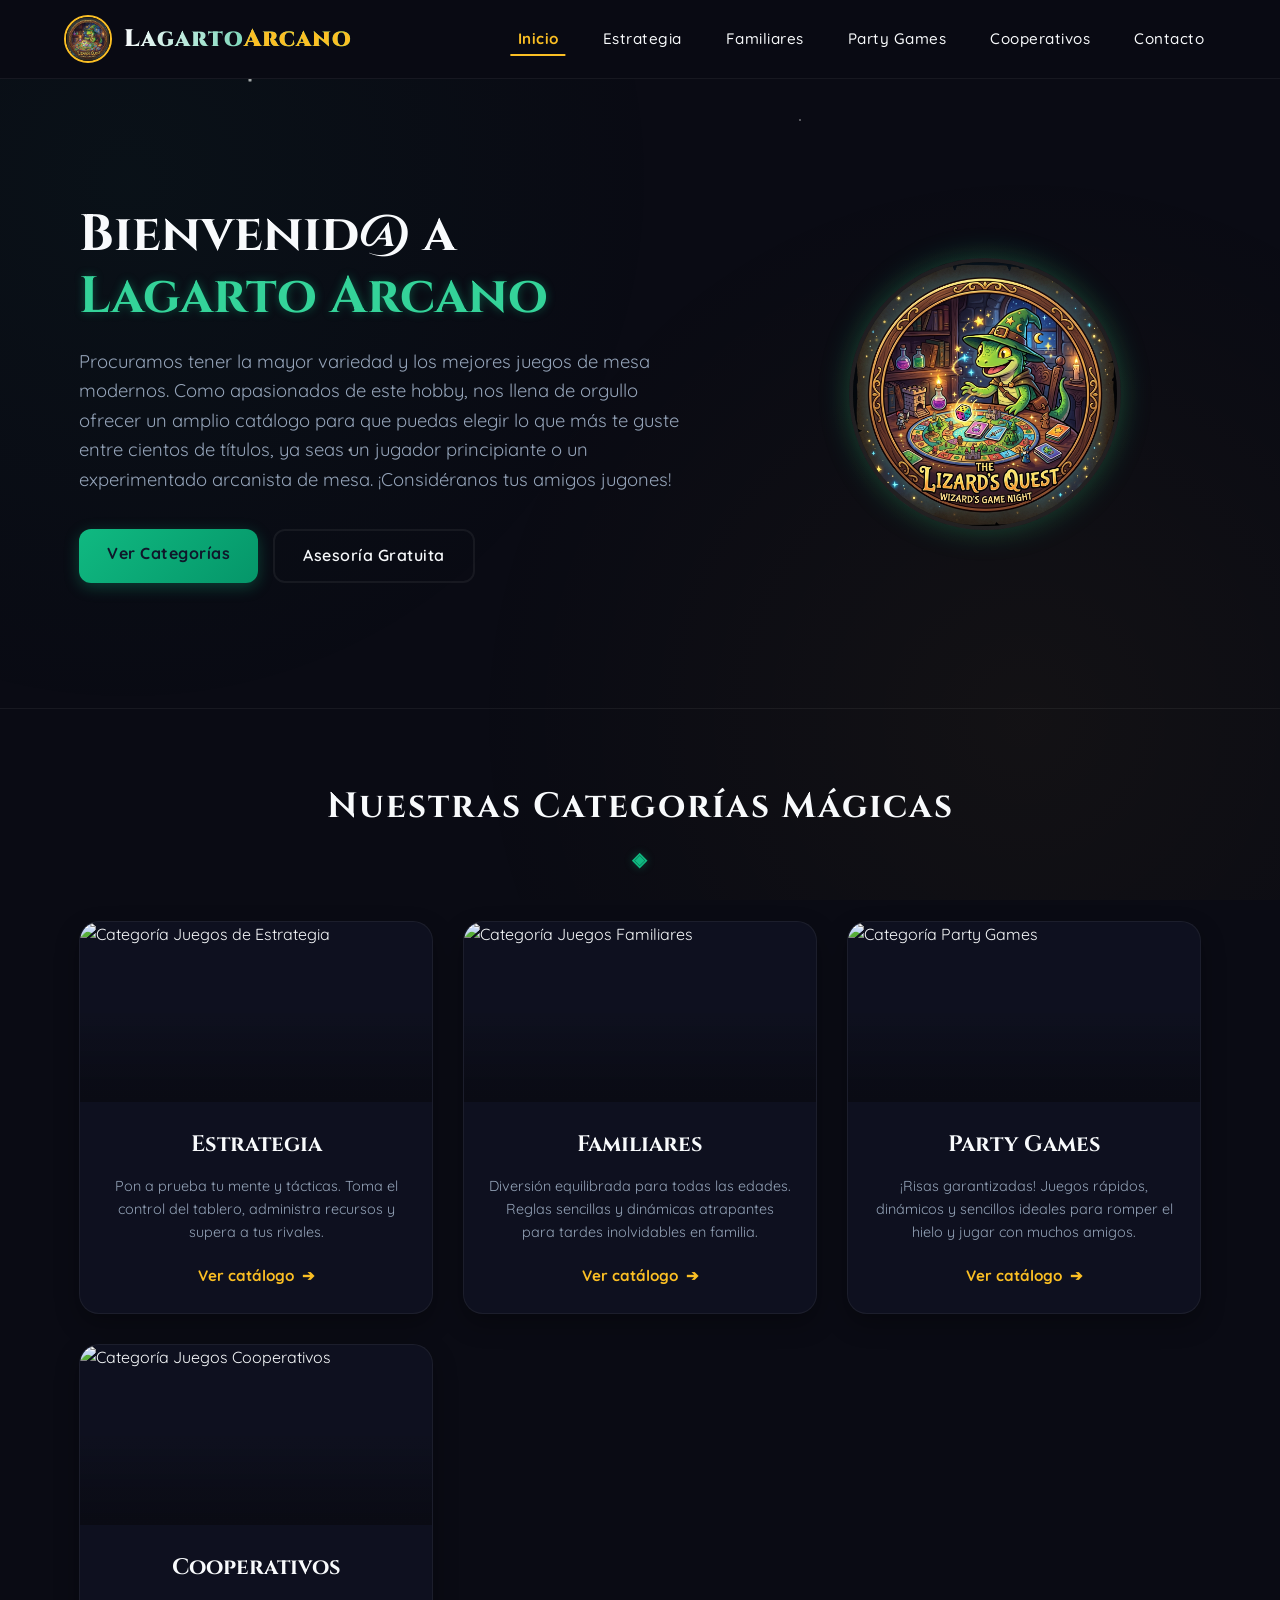
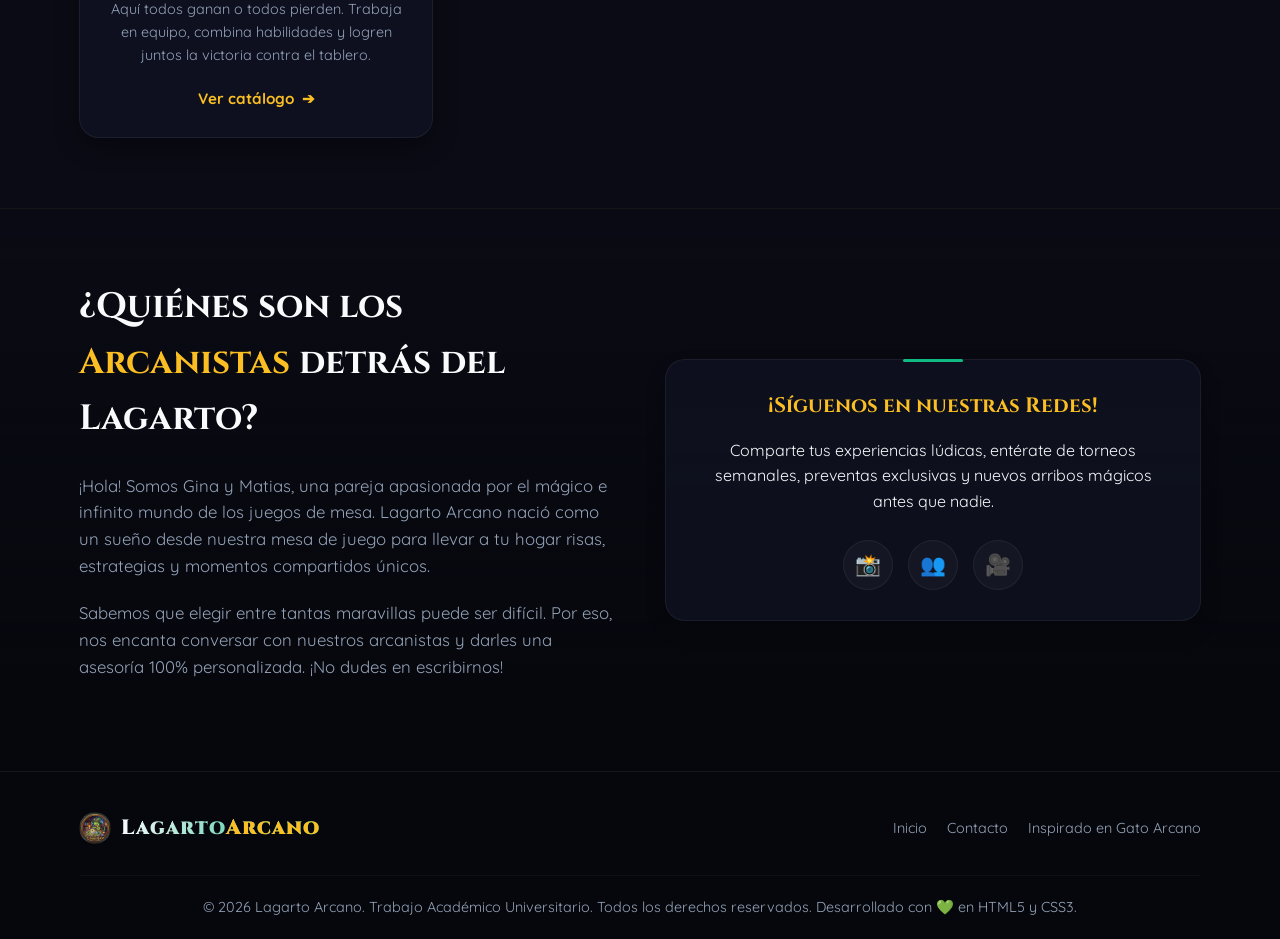
==== index.html @ 21b25d25 "Subida inicial Se sube pagina web de tienda de juegos de mesa" ====
<!DOCTYPE html>
<html lang="es">

<head>
    <meta charset="UTF-8">
    <meta name="viewport" content="width=device-width, initial-scale=1.0">
    <title>Lagarto Arcano - Tu Tienda Mágica de Juegos de Mesa</title>
    <!-- Favicon / Icono de pestaña ficticio -->
    <link rel="icon" type="image/png" href="assets/logo_lagarto.png">
    <!-- Meta tags SEO -->
    <meta name="description"
        content="Somos Lagarto Arcano, una PYME y tienda online de juegos de mesa modernos y de cartas. Encuentra los mejores títulos de estrategia, familiares, party y cooperativos.">
    <!-- Enlace a estilos centralizados -->
    <link rel="stylesheet" href="css/styles.css">
</head>

<body>

    <!-- 1. Cabecera y Menú de Navegación -->
    <header class="header">
        <div class="container nav-container">
            <a href="index.html" class="logo">
                <img src="assets/logo_lagarto.png" alt="Logo Lagarto Arcano"
                    style="width: 48px; height: 48px; border-radius: 50%; border: 2px solid var(--color-arcane);">
                <div class="logo-text">Lagarto<span>Arcano</span></div>
            </a>

            <nav>
                <ul class="nav-menu">
                    <li class="nav-item active"><a href="index.html">Inicio</a></li>
                    <li class="nav-item"><a href="categoria-estrategia.html">Estrategia</a></li>
                    <li class="nav-item"><a href="categoria-familiares.html">Familiares</a></li>
                    <li class="nav-item"><a href="categoria-party.html">Party Games</a></li>
                    <li class="nav-item"><a href="categoria-cooperativos.html">Cooperativos</a></li>
                    <li class="nav-item"><a href="contacto.html">Contacto</a></li>
                </ul>
            </nav>
        </div>
    </header>

    <!-- 2. Sección Hero (Banner de Bienvenida) -->
    <section class="hero">
        <div class="container hero-grid">
            <div class="hero-content">
                <h1>Bienvenid@ a <br><span>Lagarto Arcano</span></h1>
                <p>Procuramos tener la mayor variedad y los mejores juegos de mesa modernos. Como apasionados de este
                    hobby, nos llena de orgullo ofrecer un amplio catálogo para que puedas elegir lo que más te guste
                    entre cientos de títulos, ya seas un jugador principiante o un experimentado arcanista de mesa.
                    ¡Considéranos tus amigos jugones!</p>
                <div class="hero-buttons">
                    <a href="#categorias" class="btn btn-primary">Ver Categorías</a>
                    <a href="contacto.html" class="btn btn-secondary">Asesoría Gratuita</a>
                </div>
            </div>
            <div class="hero-image-container">
                <div class="hero-illustration">
                    <img src="assets/logo_lagarto.png" alt="Mago Lagarto Ilustración">
                </div>
            </div>
        </div>
    </section>

    <!-- 3. Sección de Categorías (Requisito Académico Principal) -->
    <section id="categorias" class="categories-section">
        <div class="container">
            <h2 class="section-title">Nuestras Categorías Mágicas</h2>
            <div class="categories-grid">

                <!-- Tarjeta 1: Estrategia -->
                <article class="category-card">
                    <div class="category-image">
                        <img src="https://images.unsplash.com/photo-1610890716171-6b1bb98ffd09?q=80&w=600&auto=format&fit=crop"
                            alt="Categoría Juegos de Estrategia">
                    </div>
                    <div class="category-info">
                        <h3 class="category-title">Estrategia</h3>
                        <p class="category-desc">Pon a prueba tu mente y tácticas. Toma el control del tablero,
                            administra recursos y supera a tus rivales.</p>
                        <a href="categoria-estrategia.html" class="category-link">Ver catálogo <span>➔</span></a>
                    </div>
                </article>

                <!-- Tarjeta 2: Familiares -->
                <article class="category-card">
                    <div class="category-image">
                        <img src="https://images.unsplash.com/photo-1585504198199-20277593b94f?q=80&w=600&auto=format&fit=crop"
                            alt="Categoría Juegos Familiares">
                    </div>
                    <div class="category-info">
                        <h3 class="category-title">Familiares</h3>
                        <p class="category-desc">Diversión equilibrada para todas las edades. Reglas sencillas y
                            dinámicas atrapantes para tardes inolvidables en familia.</p>
                        <a href="categoria-familiares.html" class="category-link">Ver catálogo <span>➔</span></a>
                    </div>
                </article>

                <!-- Tarjeta 3: Party Games -->
                <article class="category-card">
                    <div class="category-image">
                        <img src="https://images.unsplash.com/photo-1606326608606-aa0b62935f2b?q=80&w=600&auto=format&fit=crop"
                            alt="Categoría Party Games">
                    </div>
                    <div class="category-info">
                        <h3 class="category-title">Party Games</h3>
                        <p class="category-desc">¡Risas garantizadas! Juegos rápidos, dinámicos y sencillos ideales para
                            romper el hielo y jugar con muchos amigos.</p>
                        <a href="categoria-party.html" class="category-link">Ver catálogo <span>➔</span></a>
                    </div>
                </article>

                <!-- Tarjeta 4: Cooperativos -->
                <article class="category-card">
                    <div class="category-image">
                        <img src="https://images.unsplash.com/photo-1590069261209-f8e9b8642343?q=80&w=600&auto=format&fit=crop"
                            alt="Categoría Juegos Cooperativos">
                    </div>
                    <div class="category-info">
                        <h3 class="category-title">Cooperativos</h3>
                        <p class="category-desc">Aquí todos ganan o todos pierden. Trabaja en equipo, combina
                            habilidades y logren juntos la victoria contra el tablero.</p>
                        <a href="categoria-cooperativos.html" class="category-link">Ver catálogo <span>➔</span></a>
                    </div>
                </article>

            </div>
        </div>
    </section>

    <!-- 4. Sección Quiénes Somos / Redes Sociales (Inspirado en Gato Arcano) -->
    <section class="about-section">
        <div class="container about-grid">
            <div class="about-text">
                <h2>¿Quiénes son los <span>Arcanistas</span> detrás del Lagarto?</h2>
                <p>¡Hola! Somos Gina y Matias, una pareja apasionada por el mágico e infinito mundo de los juegos de
                    mesa. Lagarto Arcano nació como un sueño desde nuestra mesa de juego para llevar a tu hogar risas,
                    estrategias y momentos compartidos únicos.</p>
                <p>Sabemos que elegir entre tantas maravillas puede ser difícil. Por eso, nos encanta conversar con
                    nuestros arcanistas y darles una asesoría 100% personalizada. ¡No dudes en escribirnos!</p>
            </div>
            <div class="social-badge-container">
                <h3 class="social-title">¡Síguenos en nuestras Redes!</h3>
                <p>Comparte tus experiencias lúdicas, entérate de torneos semanales, preventas exclusivas y nuevos
                    arribos mágicos antes que nadie.</p>
                <div class="social-links">
                    <a href="https://instagram.com" target="_blank" class="social-btn" title="Instagram">📸</a>
                    <a href="https://facebook.com" target="_blank" class="social-btn" title="Facebook">👥</a>
                    <a href="https://youtube.com" target="_blank" class="social-btn" title="YouTube">🎥</a>
                </div>
            </div>
        </div>
    </section>

    <!-- 5. Pie de Página (Footer) -->
    <footer class="footer">
        <div class="container">
            <div class="footer-content">
                <div class="footer-logo">
                    <img src="assets/logo_lagarto.png" alt="Lagarto Arcano Logo Footer"
                        style="width: 32px; height: 32px; border-radius: 50%;">
                    <div class="logo-text">Lagarto<span>Arcano</span></div>
                </div>
                <ul class="footer-links">
                    <li><a href="index.html">Inicio</a></li>
                    <li><a href="contacto.html">Contacto</a></li>
                    <li><a href="https://gatoarcano.cl/" target="_blank" rel="noopener">Inspirado en Gato Arcano</a>
                    </li>
                </ul>
            </div>
            <div class="footer-bottom">
                <p>&copy; 2026 Lagarto Arcano. Trabajo Académico Universitario. Todos los derechos reservados.
                    Desarrollado con 💚 en HTML5 y CSS3.</p>
            </div>
        </div>
    </footer>

</body>

</html>
---- css/styles.css ----
/* 
========================================================================
   LAGARTO ARCANO - HOJA DE ESTILOS GLOBAL (TRABAJO UNIVERSITARIO)
   Diseño de Fantasía Oscura, Responsivo y Premium
========================================================================
*/

/* 1. Importación de Google Fonts */
@import url('https://fonts.googleapis.com/css2?family=Cinzel:wght@500;700;900&family=Quicksand:wght@400;500;600;700&display=swap');

/* 2. Variables del Sistema de Diseño (Tokens) */
:root {
    /* Colores Principales */
    --bg-cosmic: #0a0b14;
    --bg-deep: #06070c;
    --bg-card: rgba(18, 20, 38, 0.65);
    --bg-card-hover: rgba(26, 29, 56, 0.85);
    --bg-nav: rgba(10, 11, 20, 0.95);
    
    /* Acentos Temáticos */
    --color-lizard: #10b981;          /* Verde Esmeralda (Lizard) */
    --color-lizard-light: #34d399;
    --color-lizard-glow: rgba(16, 185, 129, 0.35);
    
    --color-arcane: #fbbf24;          /* Dorado Místico (Arcane) */
    --color-arcane-light: #fcd34d;
    --color-arcane-glow: rgba(251, 191, 36, 0.35);
    
    --color-danger: #ef4444;          /* Rojo suave para tachados de precios y alertas */
    
    /* Textos */
    --text-primary: #f8fafc;
    --text-muted: #94a3b8;
    --text-dark: #0f172a;
    
    /* Efectos & Bordes */
    --border-glass: rgba(255, 255, 255, 0.06);
    --border-glass-focus: rgba(16, 185, 129, 0.4);
    --radius-sm: 6px;
    --radius-md: 12px;
    --radius-lg: 20px;
    --transition-smooth: all 0.3s cubic-bezier(0.4, 0, 0.2, 1);
    
    /* Tipografías */
    --font-heading: 'Cinzel', serif;
    --font-body: 'Quicksand', sans-serif;
}

/* 3. Reset y Estilos Base */
*, *::before, *::after {
    box-sizing: border-box;
    margin: 0;
    padding: 0;
}

html {
    scroll-behavior: smooth;
    font-size: 16px;
}

body {
    background-color: var(--bg-cosmic);
    color: var(--text-primary);
    font-family: var(--font-body);
    line-height: 1.6;
    overflow-x: hidden;
    position: relative;
}

/* Fondo decorativo mágico (Estrellas / Nebulosa sutil en CSS puro) */
body::before {
    content: '';
    position: fixed;
    top: 0;
    left: 0;
    width: 100vw;
    height: 100vh;
    background-image: 
        radial-gradient(circle at 10% 20%, rgba(16, 185, 129, 0.04) 0%, transparent 40%),
        radial-gradient(circle at 80% 80%, rgba(251, 191, 36, 0.04) 0%, transparent 45%),
        radial-gradient(2px 2px at 40px 60px, #fff, rgba(0,0,0,0)),
        radial-gradient(1.5px 1.5px at 150px 300px, rgba(255,255,255,0.7), rgba(0,0,0,0)),
        radial-gradient(2.5px 2.5px at 250px 80px, rgba(255,255,255,0.9), rgba(0,0,0,0)),
        radial-gradient(2px 2px at 350px 450px, #fff, rgba(0,0,0,0)),
        radial-gradient(1.5px 1.5px at 800px 120px, rgba(255,255,255,0.6), rgba(0,0,0,0)),
        radial-gradient(2px 2px at 1100px 350px, #fff, rgba(0,0,0,0));
    z-index: -1;
    pointer-events: none;
}

a {
    color: inherit;
    text-decoration: none;
    transition: var(--transition-smooth);
}

img {
    max-width: 100%;
    display: block;
    height: auto;
}

button, input, textarea, select {
    font-family: inherit;
}

/* 4. Estructura de Diseño Común */
.container {
    width: 90%;
    max-width: 1200px;
    margin: 0 auto;
    padding: 0 15px;
}

section {
    padding: 70px 0;
}

.section-title {
    font-family: var(--font-heading);
    text-align: center;
    font-size: 2.2rem;
    margin-bottom: 45px;
    position: relative;
    letter-spacing: 2px;
}

.section-title::after {
    content: '◈';
    display: block;
    color: var(--color-lizard);
    font-size: 1.2rem;
    margin-top: 10px;
    text-shadow: 0 0 8px var(--color-lizard-glow);
}

/* 5. Cabecera (Header & Nav) */
.header {
    background-color: var(--bg-nav);
    backdrop-filter: blur(12px);
    border-bottom: 1px solid var(--border-glass);
    position: sticky;
    top: 0;
    z-index: 1000;
    transition: var(--transition-smooth);
}

.nav-container {
    display: flex;
    justify-content: space-between;
    align-items: center;
    padding: 15px 0;
}

/* Logotipo */
.logo {
    display: flex;
    align-items: center;
    gap: 12px;
}

.logo-icon-css {
    width: 42px;
    height: 42px;
    background: linear-gradient(135deg, var(--color-lizard), #059669);
    border-radius: 50%;
    position: relative;
    box-shadow: 0 0 15px var(--color-lizard-glow);
    display: flex;
    justify-content: center;
    align-items: center;
    border: 2px solid var(--color-arcane);
}

.logo-icon-css::before {
    content: '🧙‍♂️'; /* Sombrero o Mago */
    font-size: 1.5rem;
    position: relative;
    top: -2px;
}

.logo-text {
    font-family: var(--font-heading);
    font-size: 1.5rem;
    font-weight: 900;
    letter-spacing: 1px;
    background: linear-gradient(to right, var(--text-primary), var(--color-lizard));
    -webkit-background-clip: text;
    -webkit-text-fill-color: transparent;
}

.logo-text span {
    color: var(--color-arcane);
    -webkit-text-fill-color: var(--color-arcane);
}

/* Menú de Navegación */
.nav-menu {
    display: flex;
    list-style: none;
    gap: 20px;
    align-items: center;
}

.nav-item a {
    font-size: 0.95rem;
    font-weight: 500;
    padding: 8px 12px;
    border-radius: var(--radius-sm);
    letter-spacing: 0.5px;
    position: relative;
}

.nav-item a::after {
    content: '';
    position: absolute;
    bottom: 0;
    left: 50%;
    width: 0;
    height: 2px;
    background: linear-gradient(to right, var(--color-lizard), var(--color-arcane));
    transition: var(--transition-smooth);
    transform: translateX(-50%);
}

.nav-item a:hover {
    color: var(--color-lizard-light);
}

.nav-item a:hover::after {
    width: 80%;
}

.nav-item.active a {
    color: var(--color-arcane);
    font-weight: 700;
}

.nav-item.active a::after {
    width: 85%;
    background: var(--color-arcane);
}

/* Botón Hamburguesa (Responsive) */
.menu-toggle {
    display: none;
    flex-direction: column;
    gap: 5px;
    cursor: pointer;
    background: none;
    border: none;
}

.menu-toggle span {
    width: 25px;
    height: 3px;
    background-color: var(--text-primary);
    border-radius: 2px;
    transition: var(--transition-smooth);
}

/* 6. Sección Hero (Inicio) */
.hero {
    min-height: 70vh;
    display: flex;
    align-items: center;
    position: relative;
    overflow: hidden;
    padding: 60px 0;
    border-bottom: 1px solid var(--border-glass);
}

.hero-grid {
    display: grid;
    grid-template-columns: 1.2fr 0.8fr;
    gap: 40px;
    align-items: center;
}

.hero-content h1 {
    font-family: var(--font-heading);
    font-size: 3.2rem;
    line-height: 1.2;
    margin-bottom: 20px;
}

.hero-content h1 span {
    color: var(--color-lizard-light);
    text-shadow: 0 0 10px rgba(16, 185, 129, 0.4);
}

.hero-content p {
    font-size: 1.15rem;
    color: var(--text-muted);
    margin-bottom: 35px;
    max-width: 600px;
}

.hero-buttons {
    display: flex;
    gap: 15px;
    flex-wrap: wrap;
}

.btn {
    display: inline-block;
    padding: 12px 28px;
    border-radius: var(--radius-md);
    font-weight: 600;
    letter-spacing: 0.5px;
    cursor: pointer;
    border: none;
    transition: var(--transition-smooth);
    text-align: center;
}

.btn-primary {
    background: linear-gradient(135deg, var(--color-lizard), #059669);
    color: var(--text-dark);
    font-weight: 700;
    box-shadow: 0 4px 15px rgba(16, 185, 129, 0.3);
}

.btn-primary:hover {
    background: linear-gradient(135deg, var(--color-lizard-light), var(--color-lizard));
    transform: translateY(-2px);
    box-shadow: 0 6px 20px rgba(16, 185, 129, 0.5);
}

.btn-secondary {
    background-color: transparent;
    border: 2px solid var(--border-glass);
    color: var(--text-primary);
}

.btn-secondary:hover {
    border-color: var(--color-arcane);
    color: var(--color-arcane);
    transform: translateY(-2px);
    box-shadow: 0 4px 15px var(--color-arcane-glow);
}

/* Ilustración / Logo central en el Hero */
.hero-image-container {
    display: flex;
    justify-content: center;
    position: relative;
}

.hero-illustration {
    width: 320px;
    height: 320px;
    background: radial-gradient(circle, rgba(16, 185, 129, 0.15) 0%, rgba(251, 191, 36, 0.05) 50%, transparent 70%);
    border-radius: 50%;
    position: relative;
    animation: float 6s ease-in-out infinite;
    display: flex;
    justify-content: center;
    align-items: center;
}

.hero-illustration img {
    width: 85%;
    height: 85%;
    object-fit: contain;
    border-radius: 50%;
    border: 4px solid var(--border-glass);
    box-shadow: 0 0 30px rgba(16, 185, 129, 0.3);
}

@keyframes float {
    0%, 100% { transform: translateY(0px); }
    50% { transform: translateY(-15px); }
}

/* 7. Grid de Categorías (Página de Inicio) */
.categories-grid {
    display: grid;
    grid-template-columns: repeat(auto-fit, minmax(260px, 1fr));
    gap: 30px;
}

.category-card {
    background: var(--bg-card);
    border: 1px solid var(--border-glass);
    border-radius: var(--radius-lg);
    overflow: hidden;
    transition: var(--transition-smooth);
    display: flex;
    flex-direction: column;
    position: relative;
    box-shadow: 0 10px 25px rgba(0, 0, 0, 0.3);
}

.category-card:hover {
    transform: translateY(-8px);
    border-color: var(--color-lizard);
    box-shadow: 0 15px 30px var(--color-lizard-glow);
    background: var(--bg-card-hover);
}

.category-image {
    height: 180px;
    position: relative;
    overflow: hidden;
}

.category-image img {
    width: 100%;
    height: 100%;
    object-fit: cover;
    transition: var(--transition-smooth);
}

.category-card:hover .category-image img {
    transform: scale(1.1);
}

.category-image::after {
    content: '';
    position: absolute;
    bottom: 0;
    left: 0;
    width: 100%;
    height: 50%;
    background: linear-gradient(to top, var(--bg-cosmic), transparent);
}

.category-info {
    padding: 25px;
    flex-grow: 1;
    display: flex;
    flex-direction: column;
    justify-content: space-between;
    text-align: center;
}

.category-title {
    font-family: var(--font-heading);
    font-size: 1.4rem;
    margin-bottom: 12px;
    color: var(--text-primary);
    transition: var(--transition-smooth);
}

.category-card:hover .category-title {
    color: var(--color-lizard-light);
}

.category-desc {
    font-size: 0.9rem;
    color: var(--text-muted);
    margin-bottom: 20px;
}

.category-link {
    display: inline-flex;
    justify-content: center;
    align-items: center;
    gap: 8px;
    color: var(--color-arcane);
    font-weight: 700;
    font-size: 0.95rem;
}

.category-link span {
    transition: var(--transition-smooth);
}

.category-card:hover .category-link span {
    transform: translateX(5px);
    color: var(--color-arcane-light);
}

/* 8. Sección Quiénes Somos / Redes Sociales */
.about-section {
    background: linear-gradient(180deg, transparent, var(--bg-deep));
    border-top: 1px solid var(--border-glass);
}

.about-grid {
    display: grid;
    grid-template-columns: 1fr 1fr;
    gap: 50px;
    align-items: center;
}

.about-text h2 {
    font-family: var(--font-heading);
    font-size: 2.2rem;
    margin-bottom: 25px;
}

.about-text h2 span {
    color: var(--color-arcane);
}

.about-text p {
    color: var(--text-muted);
    margin-bottom: 20px;
    font-size: 1.05rem;
}

.social-badge-container {
    background: var(--bg-card);
    border: 1px solid var(--border-glass);
    padding: 30px;
    border-radius: var(--radius-lg);
    box-shadow: 0 10px 20px rgba(0,0,0,0.2);
    text-align: center;
    position: relative;
}

.social-badge-container::before {
    content: '';
    position: absolute;
    top: -1px;
    left: 50%;
    transform: translateX(-50%);
    width: 60px;
    height: 3px;
    background: var(--color-lizard);
    border-radius: var(--radius-sm);
}

.social-title {
    font-family: var(--font-heading);
    font-size: 1.3rem;
    margin-bottom: 15px;
    color: var(--color-arcane);
}

.social-links {
    display: flex;
    justify-content: center;
    gap: 15px;
    margin-top: 25px;
}

.social-btn {
    width: 50px;
    height: 50px;
    border-radius: 50%;
    background-color: rgba(255,255,255,0.03);
    border: 1px solid var(--border-glass);
    display: flex;
    justify-content: center;
    align-items: center;
    font-size: 1.3rem;
    transition: var(--transition-smooth);
}

.social-btn:hover {
    background-color: var(--color-lizard);
    color: var(--text-dark);
    transform: scale(1.1) rotate(5deg);
    box-shadow: 0 0 15px var(--color-lizard-glow);
}

/* 9. Grid del Catálogo / Fichas de Juegos (Categorías Internas) */
.category-header {
    background: radial-gradient(circle at center, rgba(16, 185, 129, 0.08) 0%, transparent 60%);
    text-align: center;
    padding: 60px 0;
    border-bottom: 1px solid var(--border-glass);
}

.category-header h1 {
    font-family: var(--font-heading);
    font-size: 2.8rem;
    margin-bottom: 15px;
    color: var(--color-arcane);
    text-shadow: 0 0 10px rgba(251, 191, 36, 0.2);
}

.category-header p {
    color: var(--text-muted);
    font-size: 1.1rem;
    max-width: 700px;
    margin: 0 auto;
}

.catalog-grid {
    display: grid;
    grid-template-columns: repeat(auto-fit, minmax(310px, 1fr));
    gap: 35px;
    padding: 50px 0;
}

.game-card {
    background: var(--bg-card);
    border: 1px solid var(--border-glass);
    border-radius: var(--radius-lg);
    overflow: hidden;
    transition: var(--transition-smooth);
    display: flex;
    flex-direction: column;
    box-shadow: 0 10px 25px rgba(0, 0, 0, 0.4);
    position: relative;
}

.game-card:hover {
    transform: translateY(-8px);
    border-color: var(--color-lizard);
    box-shadow: 0 15px 30px var(--color-lizard-glow);
    background: var(--bg-card-hover);
}

.game-image-wrapper {
    height: 240px;
    position: relative;
    overflow: hidden;
    background-color: var(--bg-deep);
}

.game-image-wrapper img {
    width: 100%;
    height: 100%;
    object-fit: cover;
    transition: var(--transition-smooth);
}

.game-card:hover .game-image-wrapper img {
    transform: scale(1.05);
}

/* Insignias de Descuento y Categorías */
.discount-badge {
    position: absolute;
    top: 15px;
    right: 15px;
    background: linear-gradient(135deg, var(--color-arcane), #f59e0b);
    color: var(--text-dark);
    font-weight: 800;
    padding: 6px 12px;
    border-radius: var(--radius-sm);
    font-size: 0.85rem;
    box-shadow: 0 4px 10px rgba(251, 191, 36, 0.4);
    z-index: 10;
}

.regular-price-badge {
    position: absolute;
    top: 15px;
    right: 15px;
    background: rgba(255, 255, 255, 0.1);
    backdrop-filter: blur(5px);
    color: var(--text-primary);
    font-weight: 500;
    padding: 6px 12px;
    border-radius: var(--radius-sm);
    font-size: 0.8rem;
    border: 1px solid var(--border-glass);
    z-index: 10;
}

.game-content {
    padding: 25px;
    flex-grow: 1;
    display: flex;
    flex-direction: column;
    justify-content: space-between;
}

.game-title {
    font-family: var(--font-heading);
    font-size: 1.35rem;
    margin-bottom: 12px;
    color: var(--text-primary);
    transition: var(--transition-smooth);
}

.game-card:hover .game-title {
    color: var(--color-lizard-light);
}

.game-desc {
    font-size: 0.88rem;
    color: var(--text-muted);
    margin-bottom: 20px;
    flex-grow: 1;
}

/* Sección de Precios */
.game-pricing {
    margin-bottom: 20px;
    display: flex;
    align-items: center;
    gap: 15px;
}

.price-current {
    font-size: 1.5rem;
    font-weight: 700;
    color: var(--color-lizard-light);
}

.price-old {
    font-size: 1rem;
    text-decoration: line-through;
    color: var(--color-danger);
}

/* Botón comprar/ver ficha */
.game-btn {
    width: 100%;
    padding: 10px;
    background-color: transparent;
    border: 2px solid var(--border-glass);
    color: var(--text-primary);
    border-radius: var(--radius-md);
    font-weight: 600;
    text-align: center;
    transition: var(--transition-smooth);
    display: block;
}

.game-card:hover .game-btn {
    border-color: var(--color-lizard);
    background-color: var(--color-lizard);
    color: var(--text-dark);
    box-shadow: 0 4px 12px var(--color-lizard-glow);
}

/* Sección de enlaces cruzados en el pie de página de categorías */
.cross-nav-section {
    padding: 40px 0;
    background-color: var(--bg-deep);
    border-top: 1px solid var(--border-glass);
    text-align: center;
}

.cross-nav-title {
    font-family: var(--font-heading);
    font-size: 1.4rem;
    margin-bottom: 25px;
    color: var(--color-arcane);
}

.cross-nav-links {
    display: flex;
    justify-content: center;
    gap: 15px;
    flex-wrap: wrap;
}

.cross-nav-btn {
    padding: 10px 20px;
    border-radius: var(--radius-md);
    background: var(--bg-card);
    border: 1px solid var(--border-glass);
    font-size: 0.9rem;
    transition: var(--transition-smooth);
}

.cross-nav-btn:hover {
    border-color: var(--color-lizard);
    color: var(--color-lizard-light);
    transform: translateY(-2px);
}

.cross-nav-btn.active {
    border-color: var(--color-arcane);
    color: var(--color-arcane);
    font-weight: 700;
}

/* 10. Formulario de Contacto */
.contact-section {
    padding: 60px 0;
}

.contact-grid {
    display: grid;
    grid-template-columns: 1.1fr 0.9fr;
    gap: 50px;
    align-items: start;
}

.contact-card {
    background: var(--bg-card);
    border: 1px solid var(--border-glass);
    border-radius: var(--radius-lg);
    padding: 40px;
    box-shadow: 0 10px 30px rgba(0, 0, 0, 0.4);
}

.form-group {
    margin-bottom: 20px;
}

.form-label {
    display: block;
    font-size: 0.9rem;
    font-weight: 600;
    margin-bottom: 8px;
    color: var(--text-muted);
}

.form-control {
    width: 100%;
    padding: 12px 16px;
    background-color: var(--bg-deep);
    border: 1px solid var(--border-glass);
    border-radius: var(--radius-md);
    color: var(--text-primary);
    font-size: 0.95rem;
    transition: var(--transition-smooth);
}

.form-control:focus {
    outline: none;
    border-color: var(--color-lizard);
    box-shadow: 0 0 10px rgba(16, 185, 129, 0.2);
}

textarea.form-control {
    resize: vertical;
    min-height: 120px;
}

.contact-info-panel {
    background: linear-gradient(135deg, var(--bg-card), var(--bg-deep));
    border: 1px solid var(--border-glass);
    border-radius: var(--radius-lg);
    padding: 40px;
    height: 100%;
    display: flex;
    flex-direction: column;
    justify-content: space-between;
}

.info-item {
    display: flex;
    align-items: flex-start;
    gap: 15px;
    margin-bottom: 30px;
}

.info-icon {
    font-size: 1.5rem;
    color: var(--color-arcane);
    text-shadow: 0 0 8px var(--color-arcane-glow);
}

.info-content h4 {
    font-family: var(--font-heading);
    font-size: 1.1rem;
    margin-bottom: 5px;
    color: var(--text-primary);
}

.info-content p {
    color: var(--text-muted);
    font-size: 0.92rem;
}

.map-container {
    height: 200px;
    background-color: var(--bg-deep);
    border-radius: var(--radius-md);
    border: 1px solid var(--border-glass);
    overflow: hidden;
    position: relative;
    display: flex;
    justify-content: center;
    align-items: center;
    margin-top: 20px;
}

.map-placeholder {
    text-align: center;
    padding: 20px;
}

.map-placeholder span {
    font-size: 2.2rem;
    display: block;
    margin-bottom: 10px;
}

/* 11. Footer */
.footer {
    background-color: var(--bg-deep);
    border-top: 1px solid var(--border-glass);
    padding: 40px 0 20px;
    font-size: 0.9rem;
    color: var(--text-muted);
}

.footer-content {
    display: flex;
    justify-content: space-between;
    align-items: center;
    flex-wrap: wrap;
    gap: 20px;
    margin-bottom: 30px;
}

.footer-logo {
    display: flex;
    align-items: center;
    gap: 10px;
}

.footer-logo .logo-text {
    font-size: 1.3rem;
}

.footer-links {
    display: flex;
    gap: 20px;
    list-style: none;
}

.footer-links a:hover {
    color: var(--color-lizard-light);
}

.footer-bottom {
    text-align: center;
    padding-top: 20px;
    border-top: 1px solid rgba(255,255,255,0.03);
}

/* 12. Reglas de Responsividad (Media Queries) */

/* TABLETS Y PANTALLAS PEQUEÑAS (< 1024px) */
@media screen and (max-width: 1024px) {
    html {
        font-size: 15px;
    }
    
    .hero-grid {
        grid-template-columns: 1fr;
        text-align: center;
    }
    
    .hero-content p {
        margin: 0 auto 30px;
    }
    
    .hero-buttons {
        justify-content: center;
    }
    
    .about-grid {
        grid-template-columns: 1fr;
        gap: 40px;
    }
    
    .contact-grid {
        grid-template-columns: 1fr;
    }
}

/* MÓVILES (< 768px) */
@media screen and (max-width: 768px) {
    .menu-toggle {
        display: flex;
    }
    
    .nav-menu {
        display: none; /* Colapsado por defecto */
        flex-direction: column;
        position: absolute;
        top: 100%;
        left: 0;
        width: 100%;
        background-color: var(--bg-nav);
        border-bottom: 1px solid var(--border-glass);
        padding: 20px 0;
        gap: 15px;
        box-shadow: 0 10px 20px rgba(0,0,0,0.5);
    }
    
    /* Clase que se activa con CSS/JS para abrir el menú, o se deja estructurado de forma adaptativa. 
       Para que funcione al 100% en CSS puro sin JS, podemos apilar los enlaces de forma natural si es responsivo.
       Haremos que en móvil el menú se despliegue de forma estática en bloque si el usuario pasa por encima de la barra, 
       o simplemente usaremos una barra horizontal deslizable en celulares para navegación inmediata. 
       ¡Una barra horizontal deslizable es INCREÍBLE para celulares porque permite acceso directo de un tap! */
    .nav-container {
        flex-direction: column;
        gap: 15px;
        padding: 10px 0;
    }
    
    .nav-menu {
        display: flex;
        position: static;
        flex-direction: row;
        width: 100%;
        justify-content: center;
        overflow-x: auto;
        padding: 5px 0;
        gap: 10px;
        box-shadow: none;
        border-bottom: none;
    }
    
    .nav-menu::-webkit-scrollbar {
        height: 3px;
    }
    
    .nav-menu::-webkit-scrollbar-thumb {
        background-color: var(--color-lizard);
        border-radius: 2px;
    }
    
    .nav-item a {
        font-size: 0.85rem;
        padding: 6px 10px;
        white-space: nowrap; /* Evita saltos de línea */
    }
    
    .hero-content h1 {
        font-size: 2.4rem;
    }
    
    .section-title {
        font-size: 1.8rem;
    }
    
    .catalog-grid {
        grid-template-columns: 1fr;
        justify-items: center;
    }
    
    .game-card {
        max-width: 360px;
    }
    
    .footer-content {
        flex-direction: column;
        text-align: center;
    }
    
    .footer-links {
        justify-content: center;
        flex-wrap: wrap;
    }
}
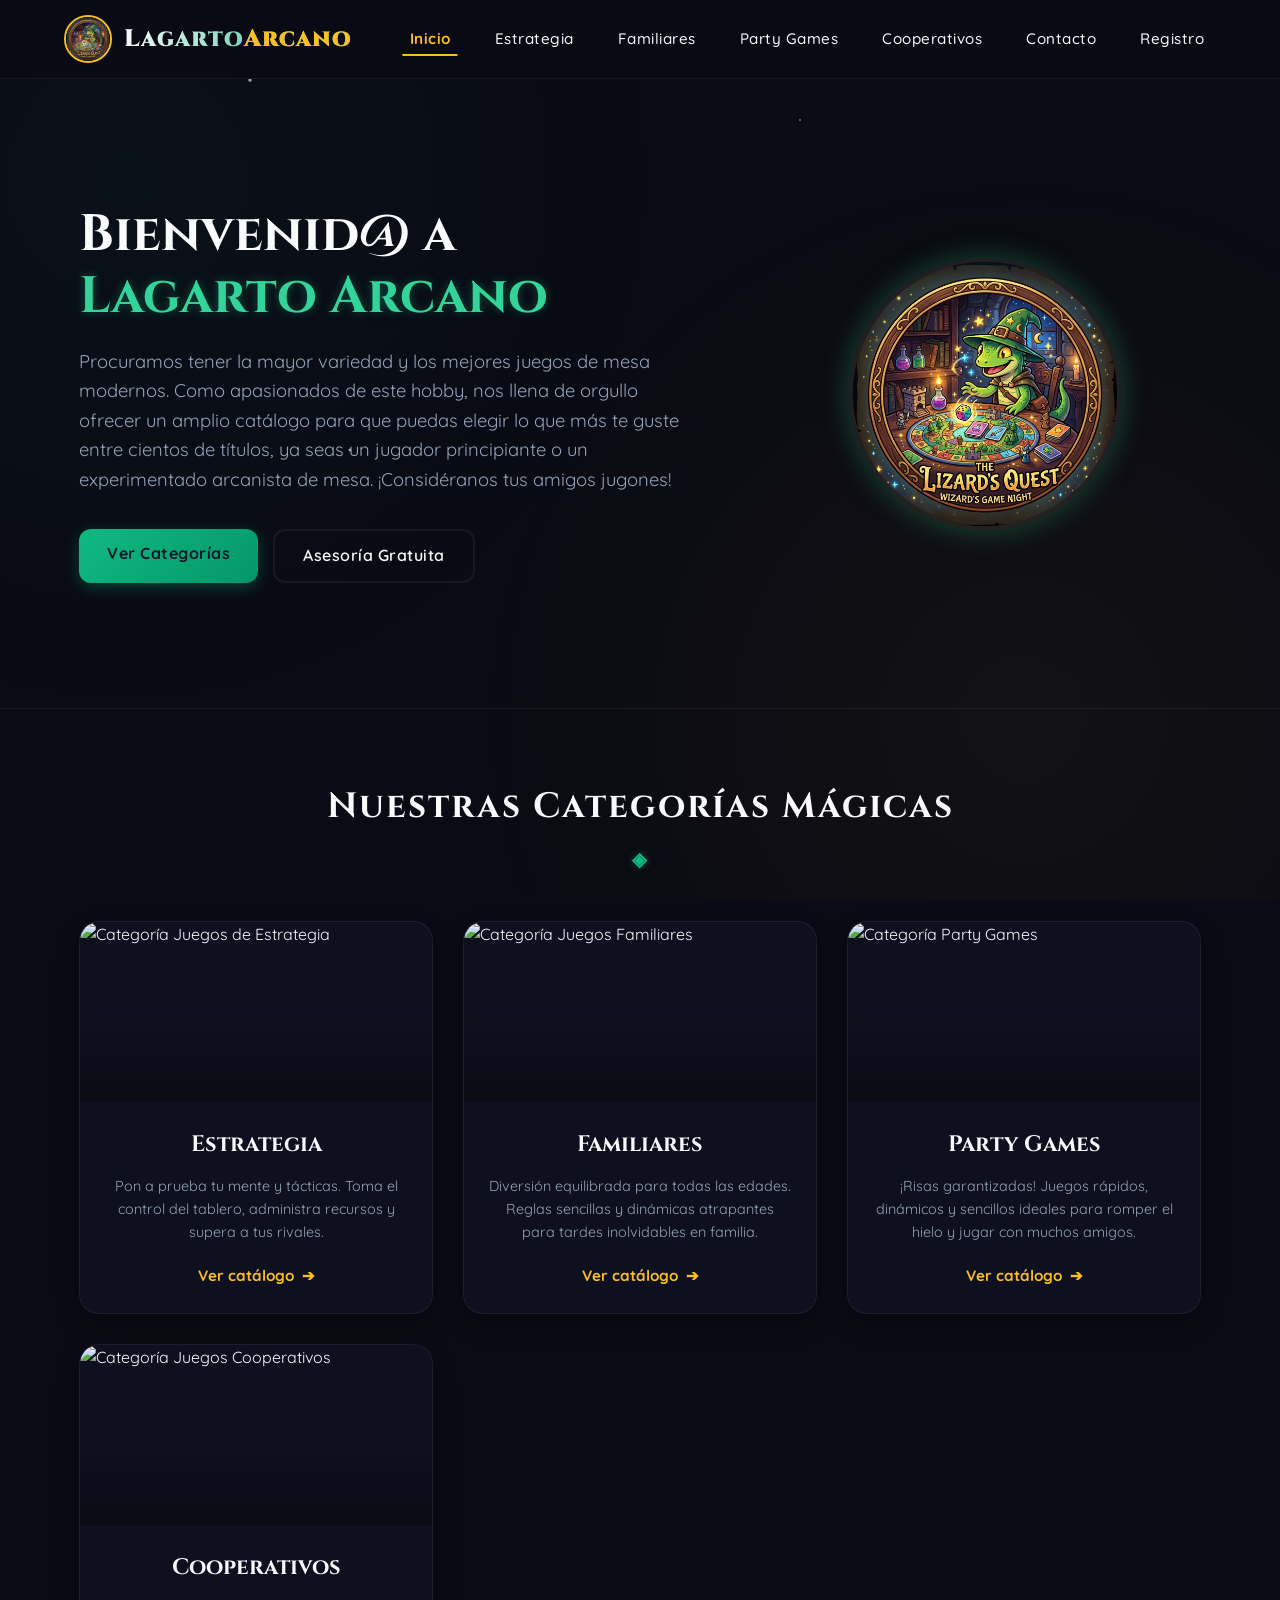
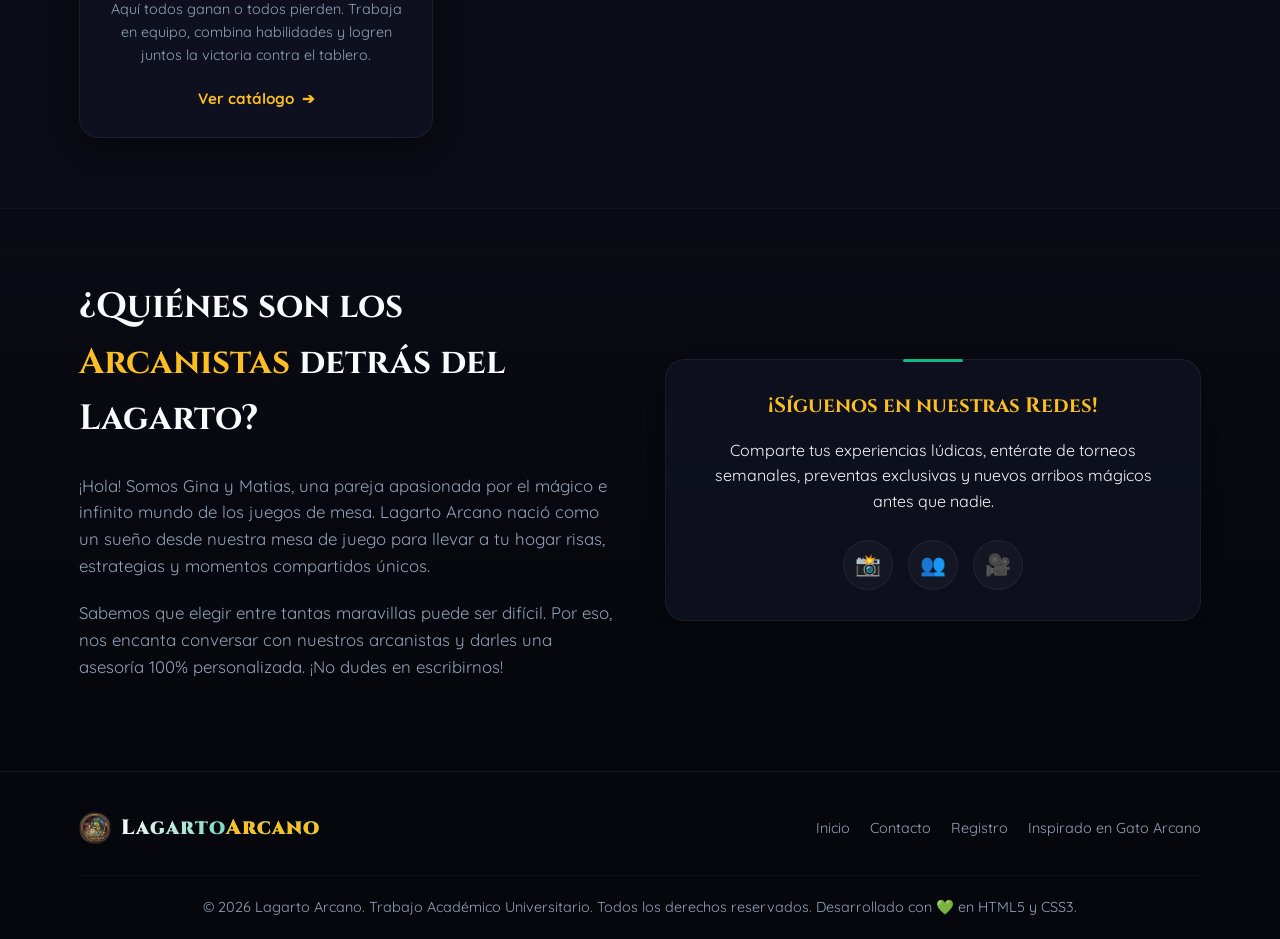
==== commit dd64d4f2: "Se sube formulario de registro Se agrega formulario de registro de usuarios para futuro plan de reco" ====
--- a/index.html
+++ b/index.html
@@ -33,6 +33,7 @@
                     <li class="nav-item"><a href="categoria-party.html">Party Games</a></li>
                     <li class="nav-item"><a href="categoria-cooperativos.html">Cooperativos</a></li>
                     <li class="nav-item"><a href="contacto.html">Contacto</a></li>
+                    <li class="nav-item"><a href="registro.html">Registro</a></li>
                 </ul>
             </nav>
         </div>
@@ -162,8 +163,8 @@
                 <ul class="footer-links">
                     <li><a href="index.html">Inicio</a></li>
                     <li><a href="contacto.html">Contacto</a></li>
-                    <li><a href="https://gatoarcano.cl/" target="_blank" rel="noopener">Inspirado en Gato Arcano</a>
-                    </li>
+                    <li><a href="registro.html">Registro</a></li>
+                    <li><a href="https://gatoarcano.cl/" target="_blank" rel="noopener">Inspirado en Gato Arcano</a></li>
                 </ul>
             </div>
             <div class="footer-bottom">
--- a/css/styles.css
+++ b/css/styles.css
@@ -1040,3 +1040,205 @@
         flex-wrap: wrap;
     }
 }
+
+/* 13. Clases de Validación Dinámica (JS/DOM) */
+.form-control.is-invalid {
+    border-color: var(--color-danger) !important;
+    box-shadow: 0 0 12px rgba(239, 68, 68, 0.25) !important;
+}
+
+.form-control.is-valid {
+    border-color: var(--color-lizard) !important;
+    box-shadow: 0 0 12px rgba(16, 185, 129, 0.25) !important;
+}
+
+.error-feedback {
+    display: block;
+    color: var(--color-danger);
+    font-size: 0.8rem;
+    margin-top: 5px;
+    font-weight: 500;
+    min-height: 18px;
+    transition: var(--transition-smooth);
+}
+
+/* Checkboxes Grid para Juegos Comprados */
+.checkbox-grid {
+    display: grid;
+    grid-template-columns: repeat(auto-fit, minmax(140px, 1fr));
+    gap: 10px;
+    margin-top: 10px;
+    background-color: var(--bg-deep);
+    padding: 15px;
+    border-radius: var(--radius-md);
+    border: 1px solid var(--border-glass);
+}
+
+.checkbox-label {
+    display: flex;
+    align-items: center;
+    gap: 8px;
+    font-size: 0.88rem;
+    cursor: pointer;
+    color: var(--text-muted);
+    transition: var(--transition-smooth);
+}
+
+.checkbox-label input[type="checkbox"] {
+    accent-color: var(--color-lizard);
+    width: 16px;
+    height: 16px;
+    cursor: pointer;
+}
+
+.checkbox-label:hover {
+    color: var(--text-primary);
+}
+
+/* Grid de Compradores Registrados */
+.buyers-section {
+    border-top: 1px solid var(--border-glass);
+    background: linear-gradient(180deg, var(--bg-cosmic), var(--bg-deep));
+}
+
+.buyers-grid {
+    display: grid;
+    grid-template-columns: repeat(auto-fit, minmax(280px, 1fr));
+    gap: 20px;
+    margin-top: 30px;
+}
+
+.buyer-card {
+    background: var(--bg-card);
+    border: 1px solid var(--border-glass);
+    border-radius: var(--radius-md);
+    padding: 20px;
+    box-shadow: 0 4px 15px rgba(0,0,0,0.3);
+    position: relative;
+    overflow: hidden;
+    transition: var(--transition-smooth);
+}
+
+.buyer-card::before {
+    content: '';
+    position: absolute;
+    top: 0;
+    left: 0;
+    height: 4px;
+    width: 100%;
+    background: linear-gradient(to right, var(--color-lizard), var(--color-arcane));
+}
+
+.buyer-card:hover {
+    transform: translateY(-4px);
+    border-color: rgba(16, 185, 129, 0.3);
+    box-shadow: 0 8px 25px rgba(16, 185, 129, 0.15);
+}
+
+.buyer-header {
+    display: flex;
+    justify-content: space-between;
+    align-items: center;
+    margin-bottom: 12px;
+    border-bottom: 1px solid rgba(255,255,255,0.04);
+    padding-bottom: 8px;
+}
+
+.buyer-name {
+    font-family: var(--font-heading);
+    font-size: 1.15rem;
+    color: var(--color-arcane);
+    font-weight: 700;
+}
+
+.buyer-username {
+    font-size: 0.85rem;
+    color: var(--text-muted);
+}
+
+.buyer-detail {
+    font-size: 0.85rem;
+    margin-bottom: 6px;
+    color: var(--text-muted);
+}
+
+.buyer-detail strong {
+    color: var(--text-primary);
+}
+
+.buyer-games {
+    margin-top: 10px;
+}
+
+.buyer-games-title {
+    font-size: 0.8rem;
+    font-weight: 700;
+    text-transform: uppercase;
+    letter-spacing: 0.5px;
+    color: var(--color-lizard-light);
+    margin-bottom: 6px;
+}
+
+.buyer-games-tags {
+    display: flex;
+    flex-wrap: wrap;
+    gap: 6px;
+}
+
+.game-tag {
+    background: rgba(16, 185, 129, 0.1);
+    color: var(--color-lizard-light);
+    border: 1px solid rgba(16, 185, 129, 0.2);
+    font-size: 0.75rem;
+    padding: 3px 8px;
+    border-radius: 4px;
+    font-weight: 600;
+}
+
+.no-games-tag {
+    color: var(--text-muted);
+    font-size: 0.75rem;
+    font-style: italic;
+}
+
+/* Modal / Alerta de Éxito Dinámico */
+.success-modal {
+    position: fixed;
+    top: 20px;
+    right: 20px;
+    background: rgba(10, 11, 20, 0.95);
+    border: 2px solid var(--color-lizard);
+    border-radius: var(--radius-md);
+    padding: 20px;
+    box-shadow: 0 0 25px rgba(16, 185, 129, 0.4);
+    z-index: 2000;
+    max-width: 350px;
+    animation: slideIn 0.3s ease-out forwards;
+    backdrop-filter: blur(10px);
+}
+
+@keyframes slideIn {
+    from {
+        transform: translateX(120%);
+        opacity: 0;
+    }
+    to {
+        transform: translateX(0);
+        opacity: 1;
+    }
+}
+
+.success-modal-header {
+    display: flex;
+    align-items: center;
+    gap: 10px;
+    color: var(--color-lizard-light);
+    font-weight: 700;
+    margin-bottom: 8px;
+}
+
+.success-modal-body {
+    font-size: 0.88rem;
+    color: var(--text-primary);
+}
+
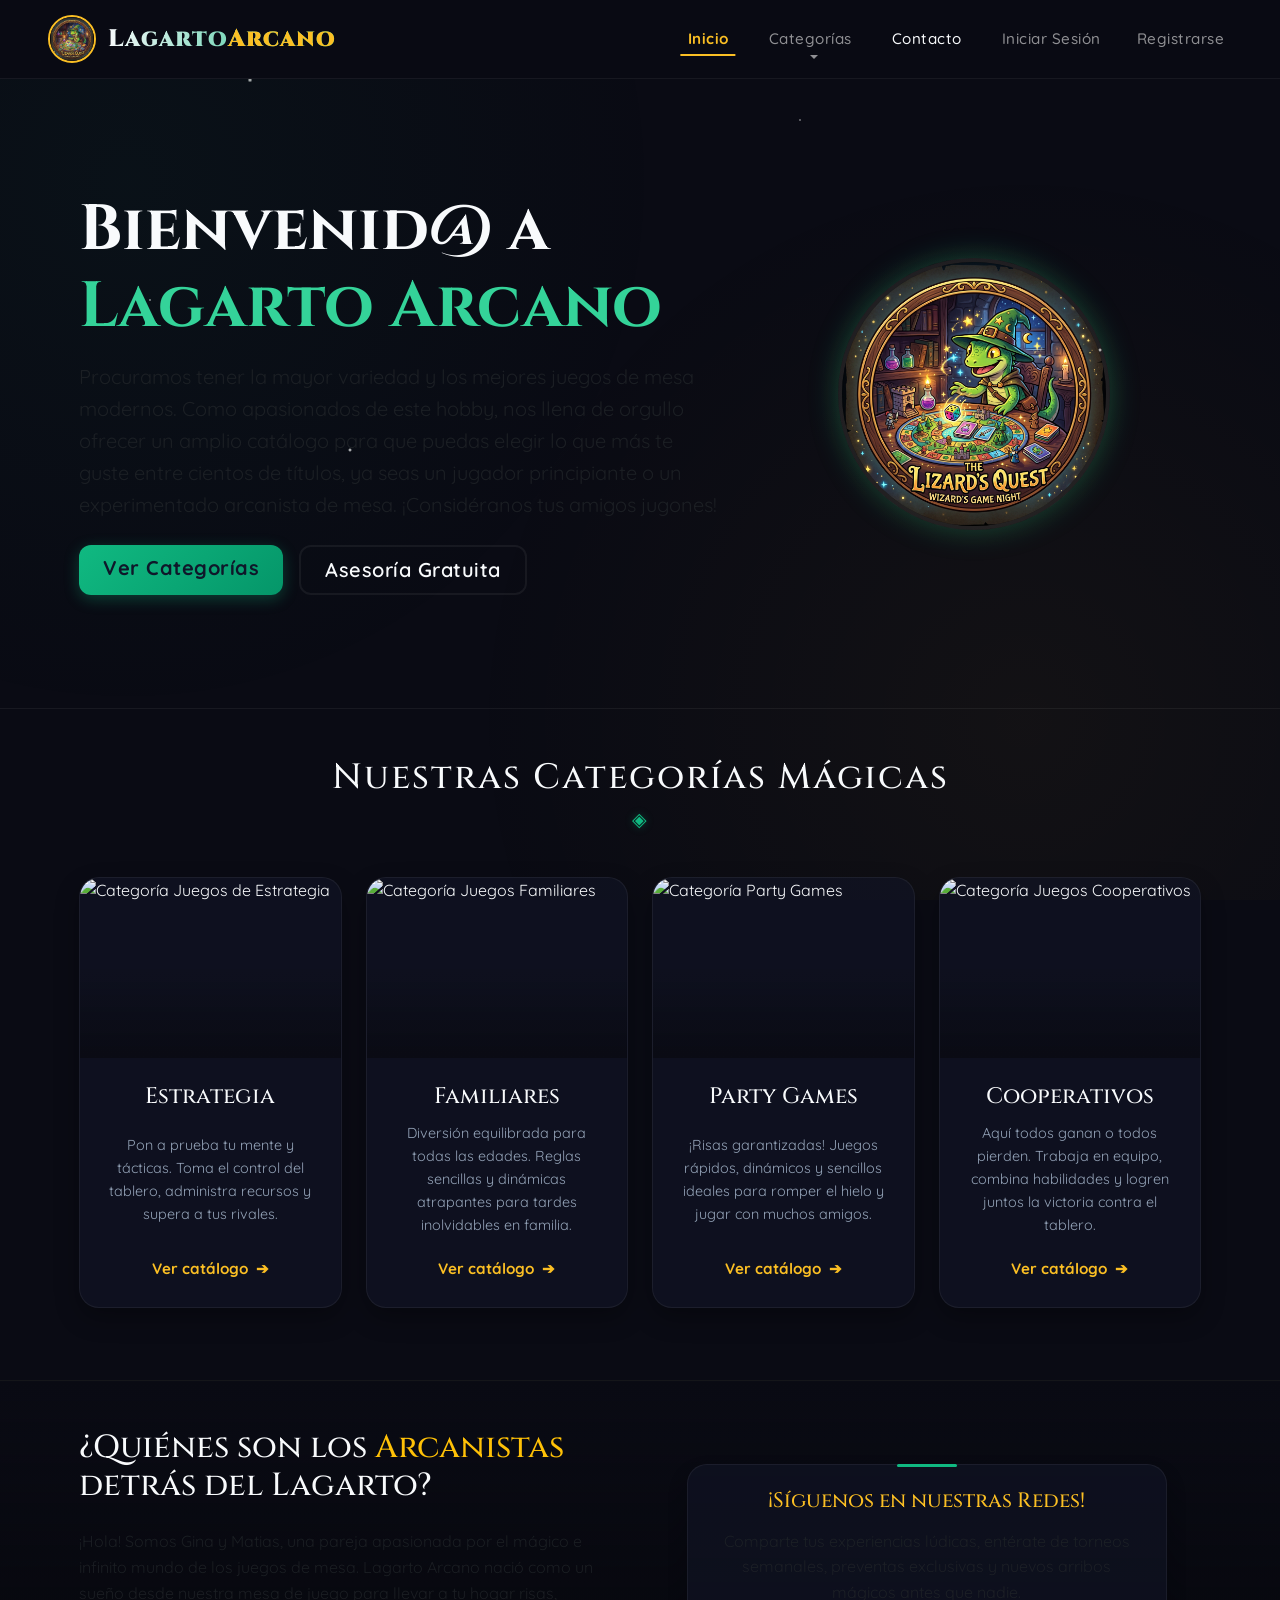
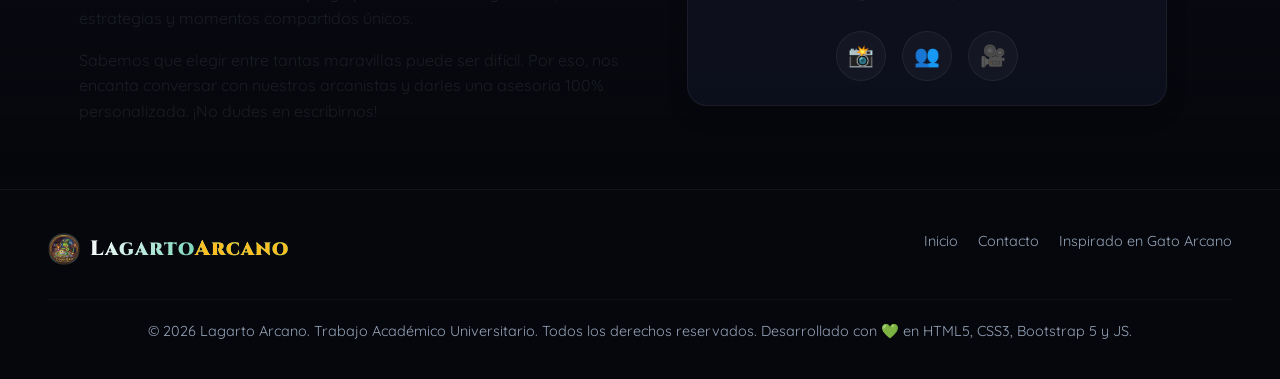
==== commit a999a4d4: "Se agrega funcionalidad Admin y Cliente Se agrega funcionalidad de Admin para mantenedor de clientes" ====
--- a/index.html
+++ b/index.html
@@ -1,179 +1,141 @@
 <!DOCTYPE html>
 <html lang="es">
-
 <head>
     <meta charset="UTF-8">
     <meta name="viewport" content="width=device-width, initial-scale=1.0">
     <title>Lagarto Arcano - Tu Tienda Mágica de Juegos de Mesa</title>
-    <!-- Favicon / Icono de pestaña ficticio -->
+    <!-- Favicon -->
     <link rel="icon" type="image/png" href="assets/logo_lagarto.png">
     <!-- Meta tags SEO -->
-    <meta name="description"
-        content="Somos Lagarto Arcano, una PYME y tienda online de juegos de mesa modernos y de cartas. Encuentra los mejores títulos de estrategia, familiares, party y cooperativos.">
-    <!-- Enlace a estilos centralizados -->
+    <meta name="description" content="Somos Lagarto Arcano, una PYME y tienda online de juegos de mesa modernos y de cartas. Encuentra los mejores títulos de estrategia, familiares, party y cooperativos.">
+    <!-- Bootstrap 5 CSS CDN -->
+    <link href="https://cdn.jsdelivr.net/npm/bootstrap@5.3.3/dist/css/bootstrap.min.css" rel="stylesheet">
+    <!-- Hoja de estilos global -->
     <link rel="stylesheet" href="css/styles.css">
 </head>
-
 <body>
 
-    <!-- 1. Cabecera y Menú de Navegación -->
-    <header class="header">
-        <div class="container nav-container">
-            <a href="index.html" class="logo">
-                <img src="assets/logo_lagarto.png" alt="Logo Lagarto Arcano"
-                    style="width: 48px; height: 48px; border-radius: 50%; border: 2px solid var(--color-arcane);">
-                <div class="logo-text">Lagarto<span>Arcano</span></div>
-            </a>
+    <!-- Contenedor para Navbar Dinámica -->
+    <div id="navbar-placeholder"></div>
 
-            <nav>
-                <ul class="nav-menu">
-                    <li class="nav-item active"><a href="index.html">Inicio</a></li>
-                    <li class="nav-item"><a href="categoria-estrategia.html">Estrategia</a></li>
-                    <li class="nav-item"><a href="categoria-familiares.html">Familiares</a></li>
-                    <li class="nav-item"><a href="categoria-party.html">Party Games</a></li>
-                    <li class="nav-item"><a href="categoria-cooperativos.html">Cooperativos</a></li>
-                    <li class="nav-item"><a href="contacto.html">Contacto</a></li>
-                    <li class="nav-item"><a href="registro.html">Registro</a></li>
-                </ul>
-            </nav>
-        </div>
-    </header>
-
-    <!-- 2. Sección Hero (Banner de Bienvenida) -->
-    <section class="hero">
-        <div class="container hero-grid">
-            <div class="hero-content">
-                <h1>Bienvenid@ a <br><span>Lagarto Arcano</span></h1>
-                <p>Procuramos tener la mayor variedad y los mejores juegos de mesa modernos. Como apasionados de este
-                    hobby, nos llena de orgullo ofrecer un amplio catálogo para que puedas elegir lo que más te guste
-                    entre cientos de títulos, ya seas un jugador principiante o un experimentado arcanista de mesa.
-                    ¡Considéranos tus amigos jugones!</p>
-                <div class="hero-buttons">
-                    <a href="#categorias" class="btn btn-primary">Ver Categorías</a>
-                    <a href="contacto.html" class="btn btn-secondary">Asesoría Gratuita</a>
+    <!-- Sección Hero (Diseño responsivo de Bootstrap 5) -->
+    <section class="hero py-5">
+        <div class="container">
+            <div class="row align-items-center">
+                <div class="col-12 col-lg-7 text-center text-lg-start mb-4 mb-lg-0">
+                    <h1 class="display-3 fw-bold mb-3" style="font-family: var(--font-heading);">Bienvenid@ a <br><span class="text-emerald">Lagarto Arcano</span></h1>
+                    <p class="text-muted fs-5 mb-4">Procuramos tener la mayor variedad y los mejores juegos de mesa modernos. Como apasionados de este hobby, nos llena de orgullo ofrecer un amplio catálogo para que puedas elegir lo que más te guste entre cientos de títulos, ya seas un jugador principiante o un experimentado arcanista de mesa. ¡Considéranos tus amigos jugones!</p>
+                    <div class="d-flex justify-content-center justify-content-lg-start gap-3 flex-wrap">
+                        <a href="#categorias" class="btn btn-primary px-4 py-2 fs-5">Ver Categorías</a>
+                        <a href="contacto.html" class="btn btn-secondary px-4 py-2 fs-5">Asesoría Gratuita</a>
+                    </div>
                 </div>
-            </div>
-            <div class="hero-image-container">
-                <div class="hero-illustration">
-                    <img src="assets/logo_lagarto.png" alt="Mago Lagarto Ilustración">
+                <div class="col-12 col-lg-5 d-flex justify-content-center">
+                    <div class="hero-illustration">
+                        <img src="assets/logo_lagarto.png" alt="Mago Lagarto Ilustración" style="max-width: 85%;">
+                    </div>
                 </div>
             </div>
         </div>
     </section>
 
-    <!-- 3. Sección de Categorías (Requisito Académico Principal) -->
-    <section id="categorias" class="categories-section">
+    <!-- Sección de Categorías (Rejilla de 12 Columnas responsiva) -->
+    <section id="categorias" class="py-5">
         <div class="container">
             <h2 class="section-title">Nuestras Categorías Mágicas</h2>
-            <div class="categories-grid">
+            
+            <div class="row justify-content-center">
+                
+                <!-- Tarjeta 1: Estrategia (col-12 col-md-6 col-lg-3) -->
+                <div class="col-12 col-md-6 col-lg-3 mb-4 d-flex">
+                    <article class="category-card w-100">
+                        <div class="category-image">
+                            <img src="https://images.unsplash.com/photo-1610890716171-6b1bb98ffd09?q=80&w=600&auto=format&fit=crop" alt="Categoría Juegos de Estrategia">
+                        </div>
+                        <div class="category-info">
+                            <h3 class="category-title">Estrategia</h3>
+                            <p class="category-desc">Pon a prueba tu mente y tácticas. Toma el control del tablero, administra recursos y supera a tus rivales.</p>
+                            <a href="categoria-estrategia.html" class="category-link">Ver catálogo <span>➔</span></a>
+                        </div>
+                    </article>
+                </div>
 
-                <!-- Tarjeta 1: Estrategia -->
-                <article class="category-card">
-                    <div class="category-image">
-                        <img src="https://images.unsplash.com/photo-1610890716171-6b1bb98ffd09?q=80&w=600&auto=format&fit=crop"
-                            alt="Categoría Juegos de Estrategia">
-                    </div>
-                    <div class="category-info">
-                        <h3 class="category-title">Estrategia</h3>
-                        <p class="category-desc">Pon a prueba tu mente y tácticas. Toma el control del tablero,
-                            administra recursos y supera a tus rivales.</p>
-                        <a href="categoria-estrategia.html" class="category-link">Ver catálogo <span>➔</span></a>
-                    </div>
-                </article>
+                <!-- Tarjeta 2: Familiares (col-12 col-md-6 col-lg-3) -->
+                <div class="col-12 col-md-6 col-lg-3 mb-4 d-flex">
+                    <article class="category-card w-100">
+                        <div class="category-image">
+                            <img src="https://images.unsplash.com/photo-1585504198199-20277593b94f?q=80&w=600&auto=format&fit=crop" alt="Categoría Juegos Familiares">
+                        </div>
+                        <div class="category-info">
+                            <h3 class="category-title">Familiares</h3>
+                            <p class="category-desc">Diversión equilibrada para todas las edades. Reglas sencillas y dinámicas atrapantes para tardes inolvidables en familia.</p>
+                            <a href="categoria-familiares.html" class="category-link">Ver catálogo <span>➔</span></a>
+                        </div>
+                    </article>
+                </div>
 
-                <!-- Tarjeta 2: Familiares -->
-                <article class="category-card">
-                    <div class="category-image">
-                        <img src="https://images.unsplash.com/photo-1585504198199-20277593b94f?q=80&w=600&auto=format&fit=crop"
-                            alt="Categoría Juegos Familiares">
-                    </div>
-                    <div class="category-info">
-                        <h3 class="category-title">Familiares</h3>
-                        <p class="category-desc">Diversión equilibrada para todas las edades. Reglas sencillas y
-                            dinámicas atrapantes para tardes inolvidables en familia.</p>
-                        <a href="categoria-familiares.html" class="category-link">Ver catálogo <span>➔</span></a>
-                    </div>
-                </article>
+                <!-- Tarjeta 3: Party Games (col-12 col-md-6 col-lg-3) -->
+                <div class="col-12 col-md-6 col-lg-3 mb-4 d-flex">
+                    <article class="category-card w-100">
+                        <div class="category-image">
+                            <img src="https://images.unsplash.com/photo-1606326608606-aa0b62935f2b?q=80&w=600&auto=format&fit=crop" alt="Categoría Party Games">
+                        </div>
+                        <div class="category-info">
+                            <h3 class="category-title">Party Games</h3>
+                            <p class="category-desc">¡Risas garantizadas! Juegos rápidos, dinámicos y sencillos ideales para romper el hielo y jugar con muchos amigos.</p>
+                            <a href="categoria-party.html" class="category-link">Ver catálogo <span>➔</span></a>
+                        </div>
+                    </article>
+                </div>
 
-                <!-- Tarjeta 3: Party Games -->
-                <article class="category-card">
-                    <div class="category-image">
-                        <img src="https://images.unsplash.com/photo-1606326608606-aa0b62935f2b?q=80&w=600&auto=format&fit=crop"
-                            alt="Categoría Party Games">
-                    </div>
-                    <div class="category-info">
-                        <h3 class="category-title">Party Games</h3>
-                        <p class="category-desc">¡Risas garantizadas! Juegos rápidos, dinámicos y sencillos ideales para
-                            romper el hielo y jugar con muchos amigos.</p>
-                        <a href="categoria-party.html" class="category-link">Ver catálogo <span>➔</span></a>
-                    </div>
-                </article>
-
-                <!-- Tarjeta 4: Cooperativos -->
-                <article class="category-card">
-                    <div class="category-image">
-                        <img src="https://images.unsplash.com/photo-1590069261209-f8e9b8642343?q=80&w=600&auto=format&fit=crop"
-                            alt="Categoría Juegos Cooperativos">
-                    </div>
-                    <div class="category-info">
-                        <h3 class="category-title">Cooperativos</h3>
-                        <p class="category-desc">Aquí todos ganan o todos pierden. Trabaja en equipo, combina
-                            habilidades y logren juntos la victoria contra el tablero.</p>
-                        <a href="categoria-cooperativos.html" class="category-link">Ver catálogo <span>➔</span></a>
-                    </div>
-                </article>
+                <!-- Tarjeta 4: Cooperativos (col-12 col-md-6 col-lg-3) -->
+                <div class="col-12 col-md-6 col-lg-3 mb-4 d-flex">
+                    <article class="category-card w-100">
+                        <div class="category-image">
+                            <img src="https://images.unsplash.com/photo-1590069261209-f8e9b8642343?q=80&w=600&auto=format&fit=crop" alt="Categoría Juegos Cooperativos">
+                        </div>
+                        <div class="category-info">
+                            <h3 class="category-title">Cooperativos</h3>
+                            <p class="category-desc">Aquí todos ganan o todos pierden. Trabaja en equipo, combina habilidades y logren juntos la victoria contra el tablero.</p>
+                            <a href="categoria-cooperativos.html" class="category-link">Ver catálogo <span>➔</span></a>
+                        </div>
+                    </article>
+                </div>
 
             </div>
         </div>
     </section>
 
-    <!-- 4. Sección Quiénes Somos / Redes Sociales (Inspirado en Gato Arcano) -->
-    <section class="about-section">
-        <div class="container about-grid">
-            <div class="about-text">
-                <h2>¿Quiénes son los <span>Arcanistas</span> detrás del Lagarto?</h2>
-                <p>¡Hola! Somos Gina y Matias, una pareja apasionada por el mágico e infinito mundo de los juegos de
-                    mesa. Lagarto Arcano nació como un sueño desde nuestra mesa de juego para llevar a tu hogar risas,
-                    estrategias y momentos compartidos únicos.</p>
-                <p>Sabemos que elegir entre tantas maravillas puede ser difícil. Por eso, nos encanta conversar con
-                    nuestros arcanistas y darles una asesoría 100% personalizada. ¡No dudes en escribirnos!</p>
-            </div>
-            <div class="social-badge-container">
-                <h3 class="social-title">¡Síguenos en nuestras Redes!</h3>
-                <p>Comparte tus experiencias lúdicas, entérate de torneos semanales, preventas exclusivas y nuevos
-                    arribos mágicos antes que nadie.</p>
-                <div class="social-links">
-                    <a href="https://instagram.com" target="_blank" class="social-btn" title="Instagram">📸</a>
-                    <a href="https://facebook.com" target="_blank" class="social-btn" title="Facebook">👥</a>
-                    <a href="https://youtube.com" target="_blank" class="social-btn" title="YouTube">🎥</a>
+    <!-- Sección Quiénes Somos / Redes Sociales (Bootstrap 5 Grid) -->
+    <section class="about-section py-5">
+        <div class="container">
+            <div class="row align-items-center">
+                <div class="col-12 col-lg-6 mb-4 mb-lg-0">
+                    <h2 class="mb-4" style="font-family: var(--font-heading);">¿Quiénes son los <span class="text-warning">Arcanistas</span> detrás del Lagarto?</h2>
+                    <p class="text-muted">¡Hola! Somos Gina y Matias, una pareja apasionada por el mágico e infinito mundo de los juegos de mesa. Lagarto Arcano nació como un sueño desde nuestra mesa de juego para llevar a tu hogar risas, estrategias y momentos compartidos únicos.</p>
+                    <p class="text-muted">Sabemos que elegir entre tantas maravillas puede ser difícil. Por eso, nos encanta conversar con nuestros arcanistas y darles una asesoría 100% personalizada. ¡No dudes en escribirnos!</p>
+                </div>
+                <div class="col-12 col-lg-6 d-flex justify-content-center">
+                    <div class="social-badge-container p-4 w-100" style="max-width: 480px;">
+                        <h3 class="social-title">¡Síguenos en nuestras Redes!</h3>
+                        <p class="text-muted">Comparte tus experiencias lúdicas, entérate de torneos semanales, preventas exclusivas y nuevos arribos mágicos antes que nadie.</p>
+                        <div class="social-links d-flex justify-content-center gap-3">
+                            <a href="https://instagram.com" target="_blank" class="social-btn" title="Instagram">📸</a>
+                            <a href="https://facebook.com" target="_blank" class="social-btn" title="Facebook">👥</a>
+                            <a href="https://youtube.com" target="_blank" class="social-btn" title="YouTube">🎥</a>
+                        </div>
+                    </div>
                 </div>
             </div>
         </div>
     </section>
 
-    <!-- 5. Pie de Página (Footer) -->
-    <footer class="footer">
-        <div class="container">
-            <div class="footer-content">
-                <div class="footer-logo">
-                    <img src="assets/logo_lagarto.png" alt="Lagarto Arcano Logo Footer"
-                        style="width: 32px; height: 32px; border-radius: 50%;">
-                    <div class="logo-text">Lagarto<span>Arcano</span></div>
-                </div>
-                <ul class="footer-links">
-                    <li><a href="index.html">Inicio</a></li>
-                    <li><a href="contacto.html">Contacto</a></li>
-                    <li><a href="registro.html">Registro</a></li>
-                    <li><a href="https://gatoarcano.cl/" target="_blank" rel="noopener">Inspirado en Gato Arcano</a></li>
-                </ul>
-            </div>
-            <div class="footer-bottom">
-                <p>&copy; 2026 Lagarto Arcano. Trabajo Académico Universitario. Todos los derechos reservados.
-                    Desarrollado con 💚 en HTML5 y CSS3.</p>
-            </div>
-        </div>
-    </footer>
+    <!-- Contenedor para Footer Dinámico -->
+    <div id="footer-placeholder"></div>
 
+    <!-- Bootstrap 5 JS Bundle CDN -->
+    <script src="https://cdn.jsdelivr.net/npm/bootstrap@5.3.3/dist/js/bootstrap.bundle.min.js"></script>
+    <!-- Lógica global -->
+    <script src="js/main.js"></script>
 </body>
-
 </html>
--- a/css/styles.css
+++ b/css/styles.css
@@ -1,1244 +1,1280 @@
-/* 
-========================================================================
-   LAGARTO ARCANO - HOJA DE ESTILOS GLOBAL (TRABAJO UNIVERSITARIO)
-   Diseño de Fantasía Oscura, Responsivo y Premium
-========================================================================
-*/
-
-/* 1. Importación de Google Fonts */
-@import url('https://fonts.googleapis.com/css2?family=Cinzel:wght@500;700;900&family=Quicksand:wght@400;500;600;700&display=swap');
-
-/* 2. Variables del Sistema de Diseño (Tokens) */
-:root {
-    /* Colores Principales */
-    --bg-cosmic: #0a0b14;
-    --bg-deep: #06070c;
-    --bg-card: rgba(18, 20, 38, 0.65);
-    --bg-card-hover: rgba(26, 29, 56, 0.85);
-    --bg-nav: rgba(10, 11, 20, 0.95);
-    
-    /* Acentos Temáticos */
-    --color-lizard: #10b981;          /* Verde Esmeralda (Lizard) */
-    --color-lizard-light: #34d399;
-    --color-lizard-glow: rgba(16, 185, 129, 0.35);
-    
-    --color-arcane: #fbbf24;          /* Dorado Místico (Arcane) */
-    --color-arcane-light: #fcd34d;
-    --color-arcane-glow: rgba(251, 191, 36, 0.35);
-    
-    --color-danger: #ef4444;          /* Rojo suave para tachados de precios y alertas */
-    
-    /* Textos */
-    --text-primary: #f8fafc;
-    --text-muted: #94a3b8;
-    --text-dark: #0f172a;
-    
-    /* Efectos & Bordes */
-    --border-glass: rgba(255, 255, 255, 0.06);
-    --border-glass-focus: rgba(16, 185, 129, 0.4);
-    --radius-sm: 6px;
-    --radius-md: 12px;
-    --radius-lg: 20px;
-    --transition-smooth: all 0.3s cubic-bezier(0.4, 0, 0.2, 1);
-    
-    /* Tipografías */
-    --font-heading: 'Cinzel', serif;
-    --font-body: 'Quicksand', sans-serif;
+/* 
+========================================================================
+   LAGARTO ARCANO - HOJA DE ESTILOS GLOBAL (TRABAJO UNIVERSITARIO)
+   Diseño de Fantasía Oscura, Responsivo y Premium
+========================================================================
+*/
+
+/* 1. Importación de Google Fonts */
+@import url('https://fonts.googleapis.com/css2?family=Cinzel:wght@500;700;900&family=Quicksand:wght@400;500;600;700&display=swap');
+
+/* 2. Variables del Sistema de Diseño (Tokens) */
+:root {
+    /* Colores Principales */
+    --bg-cosmic: #0a0b14;
+    --bg-deep: #06070c;
+    --bg-card: rgba(18, 20, 38, 0.65);
+    --bg-card-hover: rgba(26, 29, 56, 0.85);
+    --bg-nav: rgba(10, 11, 20, 0.95);
+    
+    /* Acentos Temáticos */
+    --color-lizard: #10b981;          /* Verde Esmeralda (Lizard) */
+    --color-lizard-light: #34d399;
+    --color-lizard-glow: rgba(16, 185, 129, 0.35);
+    
+    --color-arcane: #fbbf24;          /* Dorado Místico (Arcane) */
+    --color-arcane-light: #fcd34d;
+    --color-arcane-glow: rgba(251, 191, 36, 0.35);
+    
+    --color-danger: #ef4444;          /* Rojo suave para tachados de precios y alertas */
+    
+    /* Textos */
+    --text-primary: #f8fafc;
+    --text-muted: #94a3b8;
+    --text-dark: #0f172a;
+    
+    /* Efectos & Bordes */
+    --border-glass: rgba(255, 255, 255, 0.06);
+    --border-glass-focus: rgba(16, 185, 129, 0.4);
+    --radius-sm: 6px;
+    --radius-md: 12px;
+    --radius-lg: 20px;
+    --transition-smooth: all 0.3s cubic-bezier(0.4, 0, 0.2, 1);
+    
+    /* Tipografías */
+    --font-heading: 'Cinzel', serif;
+    --font-body: 'Quicksand', sans-serif;
+}
+
+/* 3. Reset y Estilos Base */
+*, *::before, *::after {
+    box-sizing: border-box;
+    margin: 0;
+    padding: 0;
+}
+
+html {
+    scroll-behavior: smooth;
+    font-size: 16px;
+}
+
+body {
+    background-color: var(--bg-cosmic);
+    color: var(--text-primary);
+    font-family: var(--font-body);
+    line-height: 1.6;
+    overflow-x: hidden;
+    position: relative;
+}
+
+/* Fondo decorativo mágico (Estrellas / Nebulosa sutil en CSS puro) */
+body::before {
+    content: '';
+    position: fixed;
+    top: 0;
+    left: 0;
+    width: 100vw;
+    height: 100vh;
+    background-image: 
+        radial-gradient(circle at 10% 20%, rgba(16, 185, 129, 0.04) 0%, transparent 40%),
+        radial-gradient(circle at 80% 80%, rgba(251, 191, 36, 0.04) 0%, transparent 45%),
+        radial-gradient(2px 2px at 40px 60px, #fff, rgba(0,0,0,0)),
+        radial-gradient(1.5px 1.5px at 150px 300px, rgba(255,255,255,0.7), rgba(0,0,0,0)),
+        radial-gradient(2.5px 2.5px at 250px 80px, rgba(255,255,255,0.9), rgba(0,0,0,0)),
+        radial-gradient(2px 2px at 350px 450px, #fff, rgba(0,0,0,0)),
+        radial-gradient(1.5px 1.5px at 800px 120px, rgba(255,255,255,0.6), rgba(0,0,0,0)),
+        radial-gradient(2px 2px at 1100px 350px, #fff, rgba(0,0,0,0));
+    z-index: -1;
+    pointer-events: none;
+}
+
+a {
+    color: inherit;
+    text-decoration: none;
+    transition: var(--transition-smooth);
+}
+
+img {
+    max-width: 100%;
+    display: block;
+    height: auto;
+}
+
+button, input, textarea, select {
+    font-family: inherit;
+}
+
+/* 4. Estructura de Diseño Común */
+.container {
+    width: 90%;
+    max-width: 1200px;
+    margin: 0 auto;
+    padding: 0 15px;
+}
+
+section {
+    padding: 70px 0;
+}
+
+.section-title {
+    font-family: var(--font-heading);
+    text-align: center;
+    font-size: 2.2rem;
+    margin-bottom: 45px;
+    position: relative;
+    letter-spacing: 2px;
+}
+
+.section-title::after {
+    content: '◈';
+    display: block;
+    color: var(--color-lizard);
+    font-size: 1.2rem;
+    margin-top: 10px;
+    text-shadow: 0 0 8px var(--color-lizard-glow);
+}
+
+/* 5. Cabecera (Header & Nav) */
+.header {
+    background-color: var(--bg-nav);
+    backdrop-filter: blur(12px);
+    border-bottom: 1px solid var(--border-glass);
+    position: sticky;
+    top: 0;
+    z-index: 1000;
+    transition: var(--transition-smooth);
+}
+
+.nav-container {
+    display: flex;
+    justify-content: space-between;
+    align-items: center;
+    padding: 15px 0;
+}
+
+/* Logotipo */
+.logo {
+    display: flex;
+    align-items: center;
+    gap: 12px;
+}
+
+.logo-icon-css {
+    width: 42px;
+    height: 42px;
+    background: linear-gradient(135deg, var(--color-lizard), #059669);
+    border-radius: 50%;
+    position: relative;
+    box-shadow: 0 0 15px var(--color-lizard-glow);
+    display: flex;
+    justify-content: center;
+    align-items: center;
+    border: 2px solid var(--color-arcane);
+}
+
+.logo-icon-css::before {
+    content: '🧙‍♂️'; /* Sombrero o Mago */
+    font-size: 1.5rem;
+    position: relative;
+    top: -2px;
+}
+
+.logo-text {
+    font-family: var(--font-heading);
+    font-size: 1.5rem;
+    font-weight: 900;
+    letter-spacing: 1px;
+    background: linear-gradient(to right, var(--text-primary), var(--color-lizard));
+    -webkit-background-clip: text;
+    -webkit-text-fill-color: transparent;
+}
+
+.logo-text span {
+    color: var(--color-arcane);
+    -webkit-text-fill-color: var(--color-arcane);
+}
+
+/* Menú de Navegación */
+.nav-menu {
+    display: flex;
+    list-style: none;
+    gap: 20px;
+    align-items: center;
+}
+
+.nav-item a {
+    font-size: 0.95rem;
+    font-weight: 500;
+    padding: 8px 12px;
+    border-radius: var(--radius-sm);
+    letter-spacing: 0.5px;
+    position: relative;
+}
+
+.nav-item a::after {
+    content: '';
+    position: absolute;
+    bottom: 0;
+    left: 50%;
+    width: 0;
+    height: 2px;
+    background: linear-gradient(to right, var(--color-lizard), var(--color-arcane));
+    transition: var(--transition-smooth);
+    transform: translateX(-50%);
+}
+
+.nav-item a:hover {
+    color: var(--color-lizard-light);
+}
+
+.nav-item a:hover::after {
+    width: 80%;
+}
+
+.nav-item.active a {
+    color: var(--color-arcane);
+    font-weight: 700;
+}
+
+.nav-item.active a::after {
+    width: 85%;
+    background: var(--color-arcane);
+}
+
+/* Botón Hamburguesa (Responsive) */
+.menu-toggle {
+    display: none;
+    flex-direction: column;
+    gap: 5px;
+    cursor: pointer;
+    background: none;
+    border: none;
+}
+
+.menu-toggle span {
+    width: 25px;
+    height: 3px;
+    background-color: var(--text-primary);
+    border-radius: 2px;
+    transition: var(--transition-smooth);
+}
+
+/* 6. Sección Hero (Inicio) */
+.hero {
+    min-height: 70vh;
+    display: flex;
+    align-items: center;
+    position: relative;
+    overflow: hidden;
+    padding: 60px 0;
+    border-bottom: 1px solid var(--border-glass);
+}
+
+.hero-grid {
+    display: grid;
+    grid-template-columns: 1.2fr 0.8fr;
+    gap: 40px;
+    align-items: center;
+}
+
+.hero-content h1 {
+    font-family: var(--font-heading);
+    font-size: 3.2rem;
+    line-height: 1.2;
+    margin-bottom: 20px;
+}
+
+.hero-content h1 span {
+    color: var(--color-lizard-light);
+    text-shadow: 0 0 10px rgba(16, 185, 129, 0.4);
+}
+
+.hero-content p {
+    font-size: 1.15rem;
+    color: var(--text-muted);
+    margin-bottom: 35px;
+    max-width: 600px;
+}
+
+.hero-buttons {
+    display: flex;
+    gap: 15px;
+    flex-wrap: wrap;
+}
+
+.btn {
+    display: inline-block;
+    padding: 12px 28px;
+    border-radius: var(--radius-md);
+    font-weight: 600;
+    letter-spacing: 0.5px;
+    cursor: pointer;
+    border: none;
+    transition: var(--transition-smooth);
+    text-align: center;
+}
+
+.btn-primary {
+    background: linear-gradient(135deg, var(--color-lizard), #059669);
+    color: var(--text-dark);
+    font-weight: 700;
+    box-shadow: 0 4px 15px rgba(16, 185, 129, 0.3);
+}
+
+.btn-primary:hover {
+    background: linear-gradient(135deg, var(--color-lizard-light), var(--color-lizard));
+    transform: translateY(-2px);
+    box-shadow: 0 6px 20px rgba(16, 185, 129, 0.5);
+}
+
+.btn-secondary {
+    background-color: transparent;
+    border: 2px solid var(--border-glass);
+    color: var(--text-primary);
+}
+
+.btn-secondary:hover {
+    border-color: var(--color-arcane);
+    color: var(--color-arcane);
+    transform: translateY(-2px);
+    box-shadow: 0 4px 15px var(--color-arcane-glow);
+}
+
+/* Ilustración / Logo central en el Hero */
+.hero-image-container {
+    display: flex;
+    justify-content: center;
+    position: relative;
+}
+
+.hero-illustration {
+    width: 320px;
+    height: 320px;
+    background: radial-gradient(circle, rgba(16, 185, 129, 0.15) 0%, rgba(251, 191, 36, 0.05) 50%, transparent 70%);
+    border-radius: 50%;
+    position: relative;
+    animation: float 6s ease-in-out infinite;
+    display: flex;
+    justify-content: center;
+    align-items: center;
+}
+
+.hero-illustration img {
+    width: 85%;
+    height: 85%;
+    object-fit: contain;
+    border-radius: 50%;
+    border: 4px solid var(--border-glass);
+    box-shadow: 0 0 30px rgba(16, 185, 129, 0.3);
+}
+
+@keyframes float {
+    0%, 100% { transform: translateY(0px); }
+    50% { transform: translateY(-15px); }
+}
+
+/* 7. Grid de Categorías (Página de Inicio) */
+.categories-grid {
+    display: grid;
+    grid-template-columns: repeat(auto-fit, minmax(260px, 1fr));
+    gap: 30px;
+}
+
+.category-card {
+    background: var(--bg-card);
+    border: 1px solid var(--border-glass);
+    border-radius: var(--radius-lg);
+    overflow: hidden;
+    transition: var(--transition-smooth);
+    display: flex;
+    flex-direction: column;
+    position: relative;
+    box-shadow: 0 10px 25px rgba(0, 0, 0, 0.3);
+}
+
+.category-card:hover {
+    transform: translateY(-8px);
+    border-color: var(--color-lizard);
+    box-shadow: 0 15px 30px var(--color-lizard-glow);
+    background: var(--bg-card-hover);
+}
+
+.category-image {
+    height: 180px;
+    position: relative;
+    overflow: hidden;
+}
+
+.category-image img {
+    width: 100%;
+    height: 100%;
+    object-fit: cover;
+    transition: var(--transition-smooth);
+}
+
+.category-card:hover .category-image img {
+    transform: scale(1.1);
+}
+
+.category-image::after {
+    content: '';
+    position: absolute;
+    bottom: 0;
+    left: 0;
+    width: 100%;
+    height: 50%;
+    background: linear-gradient(to top, var(--bg-cosmic), transparent);
+}
+
+.category-info {
+    padding: 25px;
+    flex-grow: 1;
+    display: flex;
+    flex-direction: column;
+    justify-content: space-between;
+    text-align: center;
+}
+
+.category-title {
+    font-family: var(--font-heading);
+    font-size: 1.4rem;
+    margin-bottom: 12px;
+    color: var(--text-primary);
+    transition: var(--transition-smooth);
+}
+
+.category-card:hover .category-title {
+    color: var(--color-lizard-light);
+}
+
+.category-desc {
+    font-size: 0.9rem;
+    color: var(--text-muted);
+    margin-bottom: 20px;
+}
+
+.category-link {
+    display: inline-flex;
+    justify-content: center;
+    align-items: center;
+    gap: 8px;
+    color: var(--color-arcane);
+    font-weight: 700;
+    font-size: 0.95rem;
+}
+
+.category-link span {
+    transition: var(--transition-smooth);
+}
+
+.category-card:hover .category-link span {
+    transform: translateX(5px);
+    color: var(--color-arcane-light);
+}
+
+/* 8. Sección Quiénes Somos / Redes Sociales */
+.about-section {
+    background: linear-gradient(180deg, transparent, var(--bg-deep));
+    border-top: 1px solid var(--border-glass);
+}
+
+.about-grid {
+    display: grid;
+    grid-template-columns: 1fr 1fr;
+    gap: 50px;
+    align-items: center;
+}
+
+.about-text h2 {
+    font-family: var(--font-heading);
+    font-size: 2.2rem;
+    margin-bottom: 25px;
+}
+
+.about-text h2 span {
+    color: var(--color-arcane);
+}
+
+.about-text p {
+    color: var(--text-muted);
+    margin-bottom: 20px;
+    font-size: 1.05rem;
+}
+
+.social-badge-container {
+    background: var(--bg-card);
+    border: 1px solid var(--border-glass);
+    padding: 30px;
+    border-radius: var(--radius-lg);
+    box-shadow: 0 10px 20px rgba(0,0,0,0.2);
+    text-align: center;
+    position: relative;
+}
+
+.social-badge-container::before {
+    content: '';
+    position: absolute;
+    top: -1px;
+    left: 50%;
+    transform: translateX(-50%);
+    width: 60px;
+    height: 3px;
+    background: var(--color-lizard);
+    border-radius: var(--radius-sm);
+}
+
+.social-title {
+    font-family: var(--font-heading);
+    font-size: 1.3rem;
+    margin-bottom: 15px;
+    color: var(--color-arcane);
+}
+
+.social-links {
+    display: flex;
+    justify-content: center;
+    gap: 15px;
+    margin-top: 25px;
+}
+
+.social-btn {
+    width: 50px;
+    height: 50px;
+    border-radius: 50%;
+    background-color: rgba(255,255,255,0.03);
+    border: 1px solid var(--border-glass);
+    display: flex;
+    justify-content: center;
+    align-items: center;
+    font-size: 1.3rem;
+    transition: var(--transition-smooth);
+}
+
+.social-btn:hover {
+    background-color: var(--color-lizard);
+    color: var(--text-dark);
+    transform: scale(1.1) rotate(5deg);
+    box-shadow: 0 0 15px var(--color-lizard-glow);
+}
+
+/* 9. Grid del Catálogo / Fichas de Juegos (Categorías Internas) */
+.category-header {
+    background: radial-gradient(circle at center, rgba(16, 185, 129, 0.08) 0%, transparent 60%);
+    text-align: center;
+    padding: 60px 0;
+    border-bottom: 1px solid var(--border-glass);
+}
+
+.category-header h1 {
+    font-family: var(--font-heading);
+    font-size: 2.8rem;
+    margin-bottom: 15px;
+    color: var(--color-arcane);
+    text-shadow: 0 0 10px rgba(251, 191, 36, 0.2);
+}
+
+.category-header p {
+    color: var(--text-muted);
+    font-size: 1.1rem;
+    max-width: 700px;
+    margin: 0 auto;
+}
+
+.catalog-grid {
+    display: grid;
+    grid-template-columns: repeat(auto-fit, minmax(310px, 1fr));
+    gap: 35px;
+    padding: 50px 0;
+}
+
+.game-card {
+    background: var(--bg-card);
+    border: 1px solid var(--border-glass);
+    border-radius: var(--radius-lg);
+    overflow: hidden;
+    transition: var(--transition-smooth);
+    display: flex;
+    flex-direction: column;
+    box-shadow: 0 10px 25px rgba(0, 0, 0, 0.4);
+    position: relative;
+}
+
+.game-card:hover {
+    transform: translateY(-8px);
+    border-color: var(--color-lizard);
+    box-shadow: 0 15px 30px var(--color-lizard-glow);
+    background: var(--bg-card-hover);
+}
+
+.game-image-wrapper {
+    height: 240px;
+    position: relative;
+    overflow: hidden;
+    background-color: var(--bg-deep);
+}
+
+.game-image-wrapper img {
+    width: 100%;
+    height: 100%;
+    object-fit: cover;
+    transition: var(--transition-smooth);
+}
+
+.game-card:hover .game-image-wrapper img {
+    transform: scale(1.05);
+}
+
+/* Insignias de Descuento y Categorías */
+.discount-badge {
+    position: absolute;
+    top: 15px;
+    right: 15px;
+    background: linear-gradient(135deg, var(--color-arcane), #f59e0b);
+    color: var(--text-dark);
+    font-weight: 800;
+    padding: 6px 12px;
+    border-radius: var(--radius-sm);
+    font-size: 0.85rem;
+    box-shadow: 0 4px 10px rgba(251, 191, 36, 0.4);
+    z-index: 10;
+}
+
+.regular-price-badge {
+    position: absolute;
+    top: 15px;
+    right: 15px;
+    background: rgba(255, 255, 255, 0.1);
+    backdrop-filter: blur(5px);
+    color: var(--text-primary);
+    font-weight: 500;
+    padding: 6px 12px;
+    border-radius: var(--radius-sm);
+    font-size: 0.8rem;
+    border: 1px solid var(--border-glass);
+    z-index: 10;
+}
+
+.game-content {
+    padding: 25px;
+    flex-grow: 1;
+    display: flex;
+    flex-direction: column;
+    justify-content: space-between;
+}
+
+.game-title {
+    font-family: var(--font-heading);
+    font-size: 1.35rem;
+    margin-bottom: 12px;
+    color: var(--text-primary);
+    transition: var(--transition-smooth);
+}
+
+.game-card:hover .game-title {
+    color: var(--color-lizard-light);
+}
+
+.game-desc {
+    font-size: 0.88rem;
+    color: var(--text-muted);
+    margin-bottom: 20px;
+    flex-grow: 1;
+}
+
+/* Sección de Precios */
+.game-pricing {
+    margin-bottom: 20px;
+    display: flex;
+    align-items: center;
+    gap: 15px;
+}
+
+.price-current {
+    font-size: 1.5rem;
+    font-weight: 700;
+    color: var(--color-lizard-light);
+}
+
+.price-old {
+    font-size: 1rem;
+    text-decoration: line-through;
+    color: var(--color-danger);
+}
+
+/* Botón comprar/ver ficha */
+.game-btn {
+    width: 100%;
+    padding: 10px;
+    background-color: transparent;
+    border: 2px solid var(--border-glass);
+    color: var(--text-primary);
+    border-radius: var(--radius-md);
+    font-weight: 600;
+    text-align: center;
+    transition: var(--transition-smooth);
+    display: block;
+}
+
+.game-card:hover .game-btn {
+    border-color: var(--color-lizard);
+    background-color: var(--color-lizard);
+    color: var(--text-dark);
+    box-shadow: 0 4px 12px var(--color-lizard-glow);
+}
+
+/* Sección de enlaces cruzados en el pie de página de categorías */
+.cross-nav-section {
+    padding: 40px 0;
+    background-color: var(--bg-deep);
+    border-top: 1px solid var(--border-glass);
+    text-align: center;
+}
+
+.cross-nav-title {
+    font-family: var(--font-heading);
+    font-size: 1.4rem;
+    margin-bottom: 25px;
+    color: var(--color-arcane);
+}
+
+.cross-nav-links {
+    display: flex;
+    justify-content: center;
+    gap: 15px;
+    flex-wrap: wrap;
+}
+
+.cross-nav-btn {
+    padding: 10px 20px;
+    border-radius: var(--radius-md);
+    background: var(--bg-card);
+    border: 1px solid var(--border-glass);
+    font-size: 0.9rem;
+    transition: var(--transition-smooth);
+}
+
+.cross-nav-btn:hover {
+    border-color: var(--color-lizard);
+    color: var(--color-lizard-light);
+    transform: translateY(-2px);
+}
+
+.cross-nav-btn.active {
+    border-color: var(--color-arcane);
+    color: var(--color-arcane);
+    font-weight: 700;
+}
+
+/* 10. Formulario de Contacto */
+.contact-section {
+    padding: 60px 0;
+}
+
+.contact-grid {
+    display: grid;
+    grid-template-columns: 1.1fr 0.9fr;
+    gap: 50px;
+    align-items: start;
+}
+
+.contact-card {
+    background: var(--bg-card);
+    border: 1px solid var(--border-glass);
+    border-radius: var(--radius-lg);
+    padding: 40px;
+    box-shadow: 0 10px 30px rgba(0, 0, 0, 0.4);
+}
+
+.form-group {
+    margin-bottom: 20px;
+}
+
+.form-label {
+    display: block;
+    font-size: 0.9rem;
+    font-weight: 600;
+    margin-bottom: 8px;
+    color: var(--text-muted);
+}
+
+.form-control {
+    width: 100%;
+    padding: 12px 16px;
+    background-color: var(--bg-deep);
+    border: 1px solid var(--border-glass);
+    border-radius: var(--radius-md);
+    color: var(--text-primary);
+    font-size: 0.95rem;
+    transition: var(--transition-smooth);
+}
+
+.form-control:focus {
+    outline: none;
+    border-color: var(--color-lizard);
+    box-shadow: 0 0 10px rgba(16, 185, 129, 0.2);
+}
+
+textarea.form-control {
+    resize: vertical;
+    min-height: 120px;
+}
+
+.contact-info-panel {
+    background: linear-gradient(135deg, var(--bg-card), var(--bg-deep));
+    border: 1px solid var(--border-glass);
+    border-radius: var(--radius-lg);
+    padding: 40px;
+    height: 100%;
+    display: flex;
+    flex-direction: column;
+    justify-content: space-between;
+}
+
+.info-item {
+    display: flex;
+    align-items: flex-start;
+    gap: 15px;
+    margin-bottom: 30px;
+}
+
+.info-icon {
+    font-size: 1.5rem;
+    color: var(--color-arcane);
+    text-shadow: 0 0 8px var(--color-arcane-glow);
+}
+
+.info-content h4 {
+    font-family: var(--font-heading);
+    font-size: 1.1rem;
+    margin-bottom: 5px;
+    color: var(--text-primary);
+}
+
+.info-content p {
+    color: var(--text-muted);
+    font-size: 0.92rem;
+}
+
+.map-container {
+    height: 200px;
+    background-color: var(--bg-deep);
+    border-radius: var(--radius-md);
+    border: 1px solid var(--border-glass);
+    overflow: hidden;
+    position: relative;
+    display: flex;
+    justify-content: center;
+    align-items: center;
+    margin-top: 20px;
+}
+
+.map-placeholder {
+    text-align: center;
+    padding: 20px;
+}
+
+.map-placeholder span {
+    font-size: 2.2rem;
+    display: block;
+    margin-bottom: 10px;
+}
+
+/* 11. Footer */
+.footer {
+    background-color: var(--bg-deep);
+    border-top: 1px solid var(--border-glass);
+    padding: 40px 0 20px;
+    font-size: 0.9rem;
+    color: var(--text-muted);
+}
+
+.footer-content {
+    display: flex;
+    justify-content: space-between;
+    align-items: center;
+    flex-wrap: wrap;
+    gap: 20px;
+    margin-bottom: 30px;
+}
+
+.footer-logo {
+    display: flex;
+    align-items: center;
+    gap: 10px;
+}
+
+.footer-logo .logo-text {
+    font-size: 1.3rem;
+}
+
+.footer-links {
+    display: flex;
+    gap: 20px;
+    list-style: none;
+}
+
+.footer-links a:hover {
+    color: var(--color-lizard-light);
+}
+
+.footer-bottom {
+    text-align: center;
+    padding-top: 20px;
+    border-top: 1px solid rgba(255,255,255,0.03);
+}
+
+/* 12. Reglas de Responsividad (Media Queries) */
+
+/* TABLETS Y PANTALLAS PEQUEÑAS (< 1024px) */
+@media screen and (max-width: 1024px) {
+    html {
+        font-size: 15px;
+    }
+    
+    .hero-grid {
+        grid-template-columns: 1fr;
+        text-align: center;
+    }
+    
+    .hero-content p {
+        margin: 0 auto 30px;
+    }
+    
+    .hero-buttons {
+        justify-content: center;
+    }
+    
+    .about-grid {
+        grid-template-columns: 1fr;
+        gap: 40px;
+    }
+    
+    .contact-grid {
+        grid-template-columns: 1fr;
+    }
+}
+
+/* MÓVILES (< 768px) */
+@media screen and (max-width: 768px) {
+    .menu-toggle {
+        display: flex;
+    }
+    
+    .nav-menu {
+        display: none; /* Colapsado por defecto */
+        flex-direction: column;
+        position: absolute;
+        top: 100%;
+        left: 0;
+        width: 100%;
+        background-color: var(--bg-nav);
+        border-bottom: 1px solid var(--border-glass);
+        padding: 20px 0;
+        gap: 15px;
+        box-shadow: 0 10px 20px rgba(0,0,0,0.5);
+    }
+    
+    /* Clase que se activa con CSS/JS para abrir el menú, o se deja estructurado de forma adaptativa. 
+       Para que funcione al 100% en CSS puro sin JS, podemos apilar los enlaces de forma natural si es responsivo.
+       Haremos que en móvil el menú se despliegue de forma estática en bloque si el usuario pasa por encima de la barra, 
+       o simplemente usaremos una barra horizontal deslizable en celulares para navegación inmediata. 
+       ¡Una barra horizontal deslizable es INCREÍBLE para celulares porque permite acceso directo de un tap! */
+    .nav-container {
+        flex-direction: column;
+        gap: 15px;
+        padding: 10px 0;
+    }
+    
+    .nav-menu {
+        display: flex;
+        position: static;
+        flex-direction: row;
+        width: 100%;
+        justify-content: center;
+        overflow-x: auto;
+        padding: 5px 0;
+        gap: 10px;
+        box-shadow: none;
+        border-bottom: none;
+    }
+    
+    .nav-menu::-webkit-scrollbar {
+        height: 3px;
+    }
+    
+    .nav-menu::-webkit-scrollbar-thumb {
+        background-color: var(--color-lizard);
+        border-radius: 2px;
+    }
+    
+    .nav-item a {
+        font-size: 0.85rem;
+        padding: 6px 10px;
+        white-space: nowrap; /* Evita saltos de línea */
+    }
+    
+    .hero-content h1 {
+        font-size: 2.4rem;
+    }
+    
+    .section-title {
+        font-size: 1.8rem;
+    }
+    
+    .catalog-grid {
+        grid-template-columns: 1fr;
+        justify-items: center;
+    }
+    
+    .game-card {
+        max-width: 360px;
+    }
+    
+    .footer-content {
+        flex-direction: column;
+        text-align: center;
+    }
+    
+    .footer-links {
+        justify-content: center;
+        flex-wrap: wrap;
+    }
+}
+
+/* 13. Clases de Validación Dinámica (JS/DOM) */
+.form-control.is-invalid {
+    border-color: var(--color-danger) !important;
+    box-shadow: 0 0 12px rgba(239, 68, 68, 0.25) !important;
+}
+
+.form-control.is-valid {
+    border-color: var(--color-lizard) !important;
+    box-shadow: 0 0 12px rgba(16, 185, 129, 0.25) !important;
+}
+
+.error-feedback {
+    display: block;
+    color: var(--color-danger);
+    font-size: 0.8rem;
+    margin-top: 5px;
+    font-weight: 500;
+    min-height: 18px;
+    transition: var(--transition-smooth);
+}
+
+/* Checkboxes Grid para Juegos Comprados */
+.checkbox-grid {
+    display: grid;
+    grid-template-columns: repeat(auto-fit, minmax(140px, 1fr));
+    gap: 10px;
+    margin-top: 10px;
+    background-color: var(--bg-deep);
+    padding: 15px;
+    border-radius: var(--radius-md);
+    border: 1px solid var(--border-glass);
+}
+
+.checkbox-label {
+    display: flex;
+    align-items: center;
+    gap: 8px;
+    font-size: 0.88rem;
+    cursor: pointer;
+    color: var(--text-muted);
+    transition: var(--transition-smooth);
+}
+
+.checkbox-label input[type="checkbox"] {
+    accent-color: var(--color-lizard);
+    width: 16px;
+    height: 16px;
+    cursor: pointer;
+}
+
+.checkbox-label:hover {
+    color: var(--text-primary);
+}
+
+/* Grid de Compradores Registrados */
+.buyers-section {
+    border-top: 1px solid var(--border-glass);
+    background: linear-gradient(180deg, var(--bg-cosmic), var(--bg-deep));
+}
+
+.buyers-grid {
+    display: grid;
+    grid-template-columns: repeat(auto-fit, minmax(280px, 1fr));
+    gap: 20px;
+    margin-top: 30px;
+}
+
+.buyer-card {
+    background: var(--bg-card);
+    border: 1px solid var(--border-glass);
+    border-radius: var(--radius-md);
+    padding: 20px;
+    box-shadow: 0 4px 15px rgba(0,0,0,0.3);
+    position: relative;
+    overflow: hidden;
+    transition: var(--transition-smooth);
+}
+
+.buyer-card::before {
+    content: '';
+    position: absolute;
+    top: 0;
+    left: 0;
+    height: 4px;
+    width: 100%;
+    background: linear-gradient(to right, var(--color-lizard), var(--color-arcane));
+}
+
+.buyer-card:hover {
+    transform: translateY(-4px);
+    border-color: rgba(16, 185, 129, 0.3);
+    box-shadow: 0 8px 25px rgba(16, 185, 129, 0.15);
+}
+
+.buyer-header {
+    display: flex;
+    justify-content: space-between;
+    align-items: center;
+    margin-bottom: 12px;
+    border-bottom: 1px solid rgba(255,255,255,0.04);
+    padding-bottom: 8px;
+}
+
+.buyer-name {
+    font-family: var(--font-heading);
+    font-size: 1.15rem;
+    color: var(--color-arcane);
+    font-weight: 700;
+}
+
+.buyer-username {
+    font-size: 0.85rem;
+    color: var(--text-muted);
+}
+
+.buyer-detail {
+    font-size: 0.85rem;
+    margin-bottom: 6px;
+    color: var(--text-muted);
+}
+
+.buyer-detail strong {
+    color: var(--text-primary);
+}
+
+.buyer-games {
+    margin-top: 10px;
+}
+
+.buyer-games-title {
+    font-size: 0.8rem;
+    font-weight: 700;
+    text-transform: uppercase;
+    letter-spacing: 0.5px;
+    color: var(--color-lizard-light);
+    margin-bottom: 6px;
+}
+
+.buyer-games-tags {
+    display: flex;
+    flex-wrap: wrap;
+    gap: 6px;
+}
+
+.game-tag {
+    background: rgba(16, 185, 129, 0.1);
+    color: var(--color-lizard-light);
+    border: 1px solid rgba(16, 185, 129, 0.2);
+    font-size: 0.75rem;
+    padding: 3px 8px;
+    border-radius: 4px;
+    font-weight: 600;
+}
+
+.no-games-tag {
+    color: var(--text-muted);
+    font-size: 0.75rem;
+    font-style: italic;
+}
+
+/* Modal / Alerta de Éxito Dinámico */
+.success-modal {
+    position: fixed;
+    top: 20px;
+    right: 20px;
+    background: rgba(10, 11, 20, 0.95);
+    border: 2px solid var(--color-lizard);
+    border-radius: var(--radius-md);
+    padding: 20px;
+    box-shadow: 0 0 25px rgba(16, 185, 129, 0.4);
+    z-index: 2000;
+    max-width: 350px;
+    animation: slideIn 0.3s ease-out forwards;
+    backdrop-filter: blur(10px);
+}
+
+@keyframes slideIn {
+    from {
+        transform: translateX(120%);
+        opacity: 0;
+    }
+    to {
+        transform: translateX(0);
+        opacity: 1;
+    }
+}
+
+.success-modal-header {
+    display: flex;
+    align-items: center;
+    gap: 10px;
+    color: var(--color-lizard-light);
+    font-weight: 700;
+    margin-bottom: 8px;
+}
+
+.success-modal-body {
+    font-size: 0.88rem;
+    color: var(--text-primary);
+}
+
+/* 14. Clases Utilitarias para Colores de Lagarto Arcano */
+.bg-emerald {
+    background-color: var(--color-lizard) !important;
+    color: var(--bg-cosmic) !important;
+    font-weight: 700;
+}
+
+.text-emerald {
+    color: var(--color-lizard-light) !important;
+}
+
+/* Overrides de Estilos de Bootstrap 5 */
+.dropdown-menu {
+    background-color: var(--bg-nav) !important;
+    border: 1px solid var(--border-glass) !important;
+    backdrop-filter: blur(12px);
+}
+
+.dropdown-item {
+    color: var(--text-primary) !important;
+    font-family: var(--font-body);
+    transition: var(--transition-smooth);
+}
+
+.dropdown-item:hover {
+    background-color: var(--color-lizard-glow) !important;
+    color: var(--color-lizard-light) !important;
+}
+
+.navbar-toggler {
+    border: 1px solid var(--border-glass) !important;
+}
+
+.navbar-toggler:focus {
+    box-shadow: 0 0 10px var(--color-lizard-glow) !important;
 }
-
-/* 3. Reset y Estilos Base */
-*, *::before, *::after {
-    box-sizing: border-box;
-    margin: 0;
-    padding: 0;
-}
-
-html {
-    scroll-behavior: smooth;
-    font-size: 16px;
-}
-
-body {
-    background-color: var(--bg-cosmic);
-    color: var(--text-primary);
-    font-family: var(--font-body);
-    line-height: 1.6;
-    overflow-x: hidden;
-    position: relative;
-}
-
-/* Fondo decorativo mágico (Estrellas / Nebulosa sutil en CSS puro) */
-body::before {
-    content: '';
-    position: fixed;
-    top: 0;
-    left: 0;
-    width: 100vw;
-    height: 100vh;
-    background-image: 
-        radial-gradient(circle at 10% 20%, rgba(16, 185, 129, 0.04) 0%, transparent 40%),
-        radial-gradient(circle at 80% 80%, rgba(251, 191, 36, 0.04) 0%, transparent 45%),
-        radial-gradient(2px 2px at 40px 60px, #fff, rgba(0,0,0,0)),
-        radial-gradient(1.5px 1.5px at 150px 300px, rgba(255,255,255,0.7), rgba(0,0,0,0)),
-        radial-gradient(2.5px 2.5px at 250px 80px, rgba(255,255,255,0.9), rgba(0,0,0,0)),
-        radial-gradient(2px 2px at 350px 450px, #fff, rgba(0,0,0,0)),
-        radial-gradient(1.5px 1.5px at 800px 120px, rgba(255,255,255,0.6), rgba(0,0,0,0)),
-        radial-gradient(2px 2px at 1100px 350px, #fff, rgba(0,0,0,0));
-    z-index: -1;
-    pointer-events: none;
-}
-
-a {
-    color: inherit;
-    text-decoration: none;
-    transition: var(--transition-smooth);
-}
-
-img {
-    max-width: 100%;
-    display: block;
-    height: auto;
-}
-
-button, input, textarea, select {
-    font-family: inherit;
-}
-
-/* 4. Estructura de Diseño Común */
-.container {
-    width: 90%;
-    max-width: 1200px;
-    margin: 0 auto;
-    padding: 0 15px;
-}
-
-section {
-    padding: 70px 0;
-}
-
-.section-title {
-    font-family: var(--font-heading);
-    text-align: center;
-    font-size: 2.2rem;
-    margin-bottom: 45px;
-    position: relative;
-    letter-spacing: 2px;
-}
-
-.section-title::after {
-    content: '◈';
-    display: block;
-    color: var(--color-lizard);
-    font-size: 1.2rem;
-    margin-top: 10px;
-    text-shadow: 0 0 8px var(--color-lizard-glow);
-}
-
-/* 5. Cabecera (Header & Nav) */
-.header {
-    background-color: var(--bg-nav);
-    backdrop-filter: blur(12px);
-    border-bottom: 1px solid var(--border-glass);
-    position: sticky;
-    top: 0;
-    z-index: 1000;
-    transition: var(--transition-smooth);
-}
-
-.nav-container {
-    display: flex;
-    justify-content: space-between;
-    align-items: center;
-    padding: 15px 0;
-}
-
-/* Logotipo */
-.logo {
-    display: flex;
-    align-items: center;
-    gap: 12px;
-}
-
-.logo-icon-css {
-    width: 42px;
-    height: 42px;
-    background: linear-gradient(135deg, var(--color-lizard), #059669);
-    border-radius: 50%;
-    position: relative;
-    box-shadow: 0 0 15px var(--color-lizard-glow);
-    display: flex;
-    justify-content: center;
-    align-items: center;
-    border: 2px solid var(--color-arcane);
-}
-
-.logo-icon-css::before {
-    content: '🧙‍♂️'; /* Sombrero o Mago */
-    font-size: 1.5rem;
-    position: relative;
-    top: -2px;
-}
-
-.logo-text {
-    font-family: var(--font-heading);
-    font-size: 1.5rem;
-    font-weight: 900;
-    letter-spacing: 1px;
-    background: linear-gradient(to right, var(--text-primary), var(--color-lizard));
-    -webkit-background-clip: text;
-    -webkit-text-fill-color: transparent;
-}
-
-.logo-text span {
-    color: var(--color-arcane);
-    -webkit-text-fill-color: var(--color-arcane);
-}
-
-/* Menú de Navegación */
-.nav-menu {
-    display: flex;
-    list-style: none;
-    gap: 20px;
-    align-items: center;
-}
-
-.nav-item a {
-    font-size: 0.95rem;
-    font-weight: 500;
-    padding: 8px 12px;
-    border-radius: var(--radius-sm);
-    letter-spacing: 0.5px;
-    position: relative;
-}
-
-.nav-item a::after {
-    content: '';
-    position: absolute;
-    bottom: 0;
-    left: 50%;
-    width: 0;
-    height: 2px;
-    background: linear-gradient(to right, var(--color-lizard), var(--color-arcane));
-    transition: var(--transition-smooth);
-    transform: translateX(-50%);
-}
-
-.nav-item a:hover {
-    color: var(--color-lizard-light);
-}
-
-.nav-item a:hover::after {
-    width: 80%;
-}
-
-.nav-item.active a {
-    color: var(--color-arcane);
-    font-weight: 700;
-}
-
-.nav-item.active a::after {
-    width: 85%;
-    background: var(--color-arcane);
-}
-
-/* Botón Hamburguesa (Responsive) */
-.menu-toggle {
-    display: none;
-    flex-direction: column;
-    gap: 5px;
-    cursor: pointer;
-    background: none;
-    border: none;
-}
-
-.menu-toggle span {
-    width: 25px;
-    height: 3px;
-    background-color: var(--text-primary);
-    border-radius: 2px;
-    transition: var(--transition-smooth);
-}
-
-/* 6. Sección Hero (Inicio) */
-.hero {
-    min-height: 70vh;
-    display: flex;
-    align-items: center;
-    position: relative;
-    overflow: hidden;
-    padding: 60px 0;
-    border-bottom: 1px solid var(--border-glass);
-}
-
-.hero-grid {
-    display: grid;
-    grid-template-columns: 1.2fr 0.8fr;
-    gap: 40px;
-    align-items: center;
-}
-
-.hero-content h1 {
-    font-family: var(--font-heading);
-    font-size: 3.2rem;
-    line-height: 1.2;
-    margin-bottom: 20px;
-}
-
-.hero-content h1 span {
-    color: var(--color-lizard-light);
-    text-shadow: 0 0 10px rgba(16, 185, 129, 0.4);
-}
-
-.hero-content p {
-    font-size: 1.15rem;
-    color: var(--text-muted);
-    margin-bottom: 35px;
-    max-width: 600px;
-}
-
-.hero-buttons {
-    display: flex;
-    gap: 15px;
-    flex-wrap: wrap;
-}
-
-.btn {
-    display: inline-block;
-    padding: 12px 28px;
-    border-radius: var(--radius-md);
-    font-weight: 600;
-    letter-spacing: 0.5px;
-    cursor: pointer;
-    border: none;
-    transition: var(--transition-smooth);
-    text-align: center;
-}
-
-.btn-primary {
-    background: linear-gradient(135deg, var(--color-lizard), #059669);
-    color: var(--text-dark);
-    font-weight: 700;
-    box-shadow: 0 4px 15px rgba(16, 185, 129, 0.3);
-}
-
-.btn-primary:hover {
-    background: linear-gradient(135deg, var(--color-lizard-light), var(--color-lizard));
-    transform: translateY(-2px);
-    box-shadow: 0 6px 20px rgba(16, 185, 129, 0.5);
-}
-
-.btn-secondary {
-    background-color: transparent;
-    border: 2px solid var(--border-glass);
-    color: var(--text-primary);
-}
-
-.btn-secondary:hover {
-    border-color: var(--color-arcane);
-    color: var(--color-arcane);
-    transform: translateY(-2px);
-    box-shadow: 0 4px 15px var(--color-arcane-glow);
-}
-
-/* Ilustración / Logo central en el Hero */
-.hero-image-container {
-    display: flex;
-    justify-content: center;
-    position: relative;
-}
-
-.hero-illustration {
-    width: 320px;
-    height: 320px;
-    background: radial-gradient(circle, rgba(16, 185, 129, 0.15) 0%, rgba(251, 191, 36, 0.05) 50%, transparent 70%);
-    border-radius: 50%;
-    position: relative;
-    animation: float 6s ease-in-out infinite;
-    display: flex;
-    justify-content: center;
-    align-items: center;
-}
-
-.hero-illustration img {
-    width: 85%;
-    height: 85%;
-    object-fit: contain;
-    border-radius: 50%;
-    border: 4px solid var(--border-glass);
-    box-shadow: 0 0 30px rgba(16, 185, 129, 0.3);
-}
-
-@keyframes float {
-    0%, 100% { transform: translateY(0px); }
-    50% { transform: translateY(-15px); }
-}
-
-/* 7. Grid de Categorías (Página de Inicio) */
-.categories-grid {
-    display: grid;
-    grid-template-columns: repeat(auto-fit, minmax(260px, 1fr));
-    gap: 30px;
-}
-
-.category-card {
-    background: var(--bg-card);
-    border: 1px solid var(--border-glass);
-    border-radius: var(--radius-lg);
-    overflow: hidden;
-    transition: var(--transition-smooth);
-    display: flex;
-    flex-direction: column;
-    position: relative;
-    box-shadow: 0 10px 25px rgba(0, 0, 0, 0.3);
-}
-
-.category-card:hover {
-    transform: translateY(-8px);
-    border-color: var(--color-lizard);
-    box-shadow: 0 15px 30px var(--color-lizard-glow);
-    background: var(--bg-card-hover);
-}
-
-.category-image {
-    height: 180px;
-    position: relative;
-    overflow: hidden;
-}
-
-.category-image img {
-    width: 100%;
-    height: 100%;
-    object-fit: cover;
-    transition: var(--transition-smooth);
-}
-
-.category-card:hover .category-image img {
-    transform: scale(1.1);
-}
-
-.category-image::after {
-    content: '';
-    position: absolute;
-    bottom: 0;
-    left: 0;
-    width: 100%;
-    height: 50%;
-    background: linear-gradient(to top, var(--bg-cosmic), transparent);
-}
-
-.category-info {
-    padding: 25px;
-    flex-grow: 1;
-    display: flex;
-    flex-direction: column;
-    justify-content: space-between;
-    text-align: center;
-}
-
-.category-title {
-    font-family: var(--font-heading);
-    font-size: 1.4rem;
-    margin-bottom: 12px;
-    color: var(--text-primary);
-    transition: var(--transition-smooth);
-}
-
-.category-card:hover .category-title {
-    color: var(--color-lizard-light);
-}
-
-.category-desc {
-    font-size: 0.9rem;
-    color: var(--text-muted);
-    margin-bottom: 20px;
-}
-
-.category-link {
-    display: inline-flex;
-    justify-content: center;
-    align-items: center;
-    gap: 8px;
-    color: var(--color-arcane);
-    font-weight: 700;
-    font-size: 0.95rem;
-}
-
-.category-link span {
-    transition: var(--transition-smooth);
-}
-
-.category-card:hover .category-link span {
-    transform: translateX(5px);
-    color: var(--color-arcane-light);
-}
-
-/* 8. Sección Quiénes Somos / Redes Sociales */
-.about-section {
-    background: linear-gradient(180deg, transparent, var(--bg-deep));
-    border-top: 1px solid var(--border-glass);
-}
-
-.about-grid {
-    display: grid;
-    grid-template-columns: 1fr 1fr;
-    gap: 50px;
-    align-items: center;
-}
-
-.about-text h2 {
-    font-family: var(--font-heading);
-    font-size: 2.2rem;
-    margin-bottom: 25px;
-}
-
-.about-text h2 span {
-    color: var(--color-arcane);
-}
-
-.about-text p {
-    color: var(--text-muted);
-    margin-bottom: 20px;
-    font-size: 1.05rem;
-}
-
-.social-badge-container {
-    background: var(--bg-card);
-    border: 1px solid var(--border-glass);
-    padding: 30px;
-    border-radius: var(--radius-lg);
-    box-shadow: 0 10px 20px rgba(0,0,0,0.2);
-    text-align: center;
-    position: relative;
-}
-
-.social-badge-container::before {
-    content: '';
-    position: absolute;
-    top: -1px;
-    left: 50%;
-    transform: translateX(-50%);
-    width: 60px;
-    height: 3px;
-    background: var(--color-lizard);
-    border-radius: var(--radius-sm);
-}
-
-.social-title {
-    font-family: var(--font-heading);
-    font-size: 1.3rem;
-    margin-bottom: 15px;
-    color: var(--color-arcane);
-}
-
-.social-links {
-    display: flex;
-    justify-content: center;
-    gap: 15px;
-    margin-top: 25px;
-}
-
-.social-btn {
-    width: 50px;
-    height: 50px;
-    border-radius: 50%;
-    background-color: rgba(255,255,255,0.03);
-    border: 1px solid var(--border-glass);
-    display: flex;
-    justify-content: center;
-    align-items: center;
-    font-size: 1.3rem;
-    transition: var(--transition-smooth);
-}
-
-.social-btn:hover {
-    background-color: var(--color-lizard);
-    color: var(--text-dark);
-    transform: scale(1.1) rotate(5deg);
-    box-shadow: 0 0 15px var(--color-lizard-glow);
-}
-
-/* 9. Grid del Catálogo / Fichas de Juegos (Categorías Internas) */
-.category-header {
-    background: radial-gradient(circle at center, rgba(16, 185, 129, 0.08) 0%, transparent 60%);
-    text-align: center;
-    padding: 60px 0;
-    border-bottom: 1px solid var(--border-glass);
-}
-
-.category-header h1 {
-    font-family: var(--font-heading);
-    font-size: 2.8rem;
-    margin-bottom: 15px;
-    color: var(--color-arcane);
-    text-shadow: 0 0 10px rgba(251, 191, 36, 0.2);
-}
-
-.category-header p {
-    color: var(--text-muted);
-    font-size: 1.1rem;
-    max-width: 700px;
-    margin: 0 auto;
-}
-
-.catalog-grid {
-    display: grid;
-    grid-template-columns: repeat(auto-fit, minmax(310px, 1fr));
-    gap: 35px;
-    padding: 50px 0;
-}
-
-.game-card {
-    background: var(--bg-card);
-    border: 1px solid var(--border-glass);
-    border-radius: var(--radius-lg);
-    overflow: hidden;
-    transition: var(--transition-smooth);
-    display: flex;
-    flex-direction: column;
-    box-shadow: 0 10px 25px rgba(0, 0, 0, 0.4);
-    position: relative;
-}
-
-.game-card:hover {
-    transform: translateY(-8px);
-    border-color: var(--color-lizard);
-    box-shadow: 0 15px 30px var(--color-lizard-glow);
-    background: var(--bg-card-hover);
-}
-
-.game-image-wrapper {
-    height: 240px;
-    position: relative;
-    overflow: hidden;
-    background-color: var(--bg-deep);
-}
-
-.game-image-wrapper img {
-    width: 100%;
-    height: 100%;
-    object-fit: cover;
-    transition: var(--transition-smooth);
-}
-
-.game-card:hover .game-image-wrapper img {
-    transform: scale(1.05);
-}
-
-/* Insignias de Descuento y Categorías */
-.discount-badge {
-    position: absolute;
-    top: 15px;
-    right: 15px;
-    background: linear-gradient(135deg, var(--color-arcane), #f59e0b);
-    color: var(--text-dark);
-    font-weight: 800;
-    padding: 6px 12px;
-    border-radius: var(--radius-sm);
-    font-size: 0.85rem;
-    box-shadow: 0 4px 10px rgba(251, 191, 36, 0.4);
-    z-index: 10;
-}
-
-.regular-price-badge {
-    position: absolute;
-    top: 15px;
-    right: 15px;
-    background: rgba(255, 255, 255, 0.1);
-    backdrop-filter: blur(5px);
-    color: var(--text-primary);
-    font-weight: 500;
-    padding: 6px 12px;
-    border-radius: var(--radius-sm);
-    font-size: 0.8rem;
-    border: 1px solid var(--border-glass);
-    z-index: 10;
-}
-
-.game-content {
-    padding: 25px;
-    flex-grow: 1;
-    display: flex;
-    flex-direction: column;
-    justify-content: space-between;
-}
-
-.game-title {
-    font-family: var(--font-heading);
-    font-size: 1.35rem;
-    margin-bottom: 12px;
-    color: var(--text-primary);
-    transition: var(--transition-smooth);
-}
-
-.game-card:hover .game-title {
-    color: var(--color-lizard-light);
-}
-
-.game-desc {
-    font-size: 0.88rem;
-    color: var(--text-muted);
-    margin-bottom: 20px;
-    flex-grow: 1;
-}
-
-/* Sección de Precios */
-.game-pricing {
-    margin-bottom: 20px;
-    display: flex;
-    align-items: center;
-    gap: 15px;
-}
-
-.price-current {
-    font-size: 1.5rem;
-    font-weight: 700;
-    color: var(--color-lizard-light);
-}
-
-.price-old {
-    font-size: 1rem;
-    text-decoration: line-through;
-    color: var(--color-danger);
-}
-
-/* Botón comprar/ver ficha */
-.game-btn {
-    width: 100%;
-    padding: 10px;
-    background-color: transparent;
-    border: 2px solid var(--border-glass);
-    color: var(--text-primary);
-    border-radius: var(--radius-md);
-    font-weight: 600;
-    text-align: center;
-    transition: var(--transition-smooth);
-    display: block;
-}
-
-.game-card:hover .game-btn {
-    border-color: var(--color-lizard);
-    background-color: var(--color-lizard);
-    color: var(--text-dark);
-    box-shadow: 0 4px 12px var(--color-lizard-glow);
-}
-
-/* Sección de enlaces cruzados en el pie de página de categorías */
-.cross-nav-section {
-    padding: 40px 0;
-    background-color: var(--bg-deep);
-    border-top: 1px solid var(--border-glass);
-    text-align: center;
-}
-
-.cross-nav-title {
-    font-family: var(--font-heading);
-    font-size: 1.4rem;
-    margin-bottom: 25px;
-    color: var(--color-arcane);
-}
-
-.cross-nav-links {
-    display: flex;
-    justify-content: center;
-    gap: 15px;
-    flex-wrap: wrap;
-}
-
-.cross-nav-btn {
-    padding: 10px 20px;
-    border-radius: var(--radius-md);
-    background: var(--bg-card);
-    border: 1px solid var(--border-glass);
-    font-size: 0.9rem;
-    transition: var(--transition-smooth);
-}
-
-.cross-nav-btn:hover {
-    border-color: var(--color-lizard);
-    color: var(--color-lizard-light);
-    transform: translateY(-2px);
-}
-
-.cross-nav-btn.active {
-    border-color: var(--color-arcane);
-    color: var(--color-arcane);
-    font-weight: 700;
-}
-
-/* 10. Formulario de Contacto */
-.contact-section {
-    padding: 60px 0;
-}
-
-.contact-grid {
-    display: grid;
-    grid-template-columns: 1.1fr 0.9fr;
-    gap: 50px;
-    align-items: start;
-}
-
-.contact-card {
-    background: var(--bg-card);
-    border: 1px solid var(--border-glass);
-    border-radius: var(--radius-lg);
-    padding: 40px;
-    box-shadow: 0 10px 30px rgba(0, 0, 0, 0.4);
-}
-
-.form-group {
-    margin-bottom: 20px;
-}
-
-.form-label {
-    display: block;
-    font-size: 0.9rem;
-    font-weight: 600;
-    margin-bottom: 8px;
-    color: var(--text-muted);
-}
-
-.form-control {
-    width: 100%;
-    padding: 12px 16px;
-    background-color: var(--bg-deep);
-    border: 1px solid var(--border-glass);
-    border-radius: var(--radius-md);
-    color: var(--text-primary);
-    font-size: 0.95rem;
-    transition: var(--transition-smooth);
-}
-
-.form-control:focus {
-    outline: none;
-    border-color: var(--color-lizard);
-    box-shadow: 0 0 10px rgba(16, 185, 129, 0.2);
-}
-
-textarea.form-control {
-    resize: vertical;
-    min-height: 120px;
-}
-
-.contact-info-panel {
-    background: linear-gradient(135deg, var(--bg-card), var(--bg-deep));
-    border: 1px solid var(--border-glass);
-    border-radius: var(--radius-lg);
-    padding: 40px;
-    height: 100%;
-    display: flex;
-    flex-direction: column;
-    justify-content: space-between;
-}
-
-.info-item {
-    display: flex;
-    align-items: flex-start;
-    gap: 15px;
-    margin-bottom: 30px;
-}
-
-.info-icon {
-    font-size: 1.5rem;
-    color: var(--color-arcane);
-    text-shadow: 0 0 8px var(--color-arcane-glow);
-}
-
-.info-content h4 {
-    font-family: var(--font-heading);
-    font-size: 1.1rem;
-    margin-bottom: 5px;
-    color: var(--text-primary);
-}
-
-.info-content p {
-    color: var(--text-muted);
-    font-size: 0.92rem;
-}
-
-.map-container {
-    height: 200px;
-    background-color: var(--bg-deep);
-    border-radius: var(--radius-md);
-    border: 1px solid var(--border-glass);
-    overflow: hidden;
-    position: relative;
-    display: flex;
-    justify-content: center;
-    align-items: center;
-    margin-top: 20px;
-}
-
-.map-placeholder {
-    text-align: center;
-    padding: 20px;
-}
-
-.map-placeholder span {
-    font-size: 2.2rem;
-    display: block;
-    margin-bottom: 10px;
-}
-
-/* 11. Footer */
-.footer {
-    background-color: var(--bg-deep);
-    border-top: 1px solid var(--border-glass);
-    padding: 40px 0 20px;
-    font-size: 0.9rem;
-    color: var(--text-muted);
-}
-
-.footer-content {
-    display: flex;
-    justify-content: space-between;
-    align-items: center;
-    flex-wrap: wrap;
-    gap: 20px;
-    margin-bottom: 30px;
-}
-
-.footer-logo {
-    display: flex;
-    align-items: center;
-    gap: 10px;
-}
-
-.footer-logo .logo-text {
-    font-size: 1.3rem;
-}
-
-.footer-links {
-    display: flex;
-    gap: 20px;
-    list-style: none;
-}
-
-.footer-links a:hover {
-    color: var(--color-lizard-light);
-}
-
-.footer-bottom {
-    text-align: center;
-    padding-top: 20px;
-    border-top: 1px solid rgba(255,255,255,0.03);
-}
-
-/* 12. Reglas de Responsividad (Media Queries) */
-
-/* TABLETS Y PANTALLAS PEQUEÑAS (< 1024px) */
-@media screen and (max-width: 1024px) {
-    html {
-        font-size: 15px;
-    }
-    
-    .hero-grid {
-        grid-template-columns: 1fr;
-        text-align: center;
-    }
-    
-    .hero-content p {
-        margin: 0 auto 30px;
-    }
-    
-    .hero-buttons {
-        justify-content: center;
-    }
-    
-    .about-grid {
-        grid-template-columns: 1fr;
-        gap: 40px;
-    }
-    
-    .contact-grid {
-        grid-template-columns: 1fr;
-    }
-}
-
-/* MÓVILES (< 768px) */
-@media screen and (max-width: 768px) {
-    .menu-toggle {
-        display: flex;
-    }
-    
-    .nav-menu {
-        display: none; /* Colapsado por defecto */
-        flex-direction: column;
-        position: absolute;
-        top: 100%;
-        left: 0;
-        width: 100%;
-        background-color: var(--bg-nav);
-        border-bottom: 1px solid var(--border-glass);
-        padding: 20px 0;
-        gap: 15px;
-        box-shadow: 0 10px 20px rgba(0,0,0,0.5);
-    }
-    
-    /* Clase que se activa con CSS/JS para abrir el menú, o se deja estructurado de forma adaptativa. 
-       Para que funcione al 100% en CSS puro sin JS, podemos apilar los enlaces de forma natural si es responsivo.
-       Haremos que en móvil el menú se despliegue de forma estática en bloque si el usuario pasa por encima de la barra, 
-       o simplemente usaremos una barra horizontal deslizable en celulares para navegación inmediata. 
-       ¡Una barra horizontal deslizable es INCREÍBLE para celulares porque permite acceso directo de un tap! */
-    .nav-container {
-        flex-direction: column;
-        gap: 15px;
-        padding: 10px 0;
-    }
-    
-    .nav-menu {
-        display: flex;
-        position: static;
-        flex-direction: row;
-        width: 100%;
-        justify-content: center;
-        overflow-x: auto;
-        padding: 5px 0;
-        gap: 10px;
-        box-shadow: none;
-        border-bottom: none;
-    }
-    
-    .nav-menu::-webkit-scrollbar {
-        height: 3px;
-    }
-    
-    .nav-menu::-webkit-scrollbar-thumb {
-        background-color: var(--color-lizard);
-        border-radius: 2px;
-    }
-    
-    .nav-item a {
-        font-size: 0.85rem;
-        padding: 6px 10px;
-        white-space: nowrap; /* Evita saltos de línea */
-    }
-    
-    .hero-content h1 {
-        font-size: 2.4rem;
-    }
-    
-    .section-title {
-        font-size: 1.8rem;
-    }
-    
-    .catalog-grid {
-        grid-template-columns: 1fr;
-        justify-items: center;
-    }
-    
-    .game-card {
-        max-width: 360px;
-    }
-    
-    .footer-content {
-        flex-direction: column;
-        text-align: center;
-    }
-    
-    .footer-links {
-        justify-content: center;
-        flex-wrap: wrap;
-    }
-}
-
-/* 13. Clases de Validación Dinámica (JS/DOM) */
-.form-control.is-invalid {
-    border-color: var(--color-danger) !important;
-    box-shadow: 0 0 12px rgba(239, 68, 68, 0.25) !important;
-}
-
-.form-control.is-valid {
-    border-color: var(--color-lizard) !important;
-    box-shadow: 0 0 12px rgba(16, 185, 129, 0.25) !important;
-}
-
-.error-feedback {
-    display: block;
-    color: var(--color-danger);
-    font-size: 0.8rem;
-    margin-top: 5px;
-    font-weight: 500;
-    min-height: 18px;
-    transition: var(--transition-smooth);
-}
-
-/* Checkboxes Grid para Juegos Comprados */
-.checkbox-grid {
-    display: grid;
-    grid-template-columns: repeat(auto-fit, minmax(140px, 1fr));
-    gap: 10px;
-    margin-top: 10px;
-    background-color: var(--bg-deep);
-    padding: 15px;
-    border-radius: var(--radius-md);
-    border: 1px solid var(--border-glass);
-}
-
-.checkbox-label {
-    display: flex;
-    align-items: center;
-    gap: 8px;
-    font-size: 0.88rem;
-    cursor: pointer;
-    color: var(--text-muted);
-    transition: var(--transition-smooth);
-}
-
-.checkbox-label input[type="checkbox"] {
-    accent-color: var(--color-lizard);
-    width: 16px;
-    height: 16px;
-    cursor: pointer;
-}
-
-.checkbox-label:hover {
-    color: var(--text-primary);
-}
-
-/* Grid de Compradores Registrados */
-.buyers-section {
-    border-top: 1px solid var(--border-glass);
-    background: linear-gradient(180deg, var(--bg-cosmic), var(--bg-deep));
-}
-
-.buyers-grid {
-    display: grid;
-    grid-template-columns: repeat(auto-fit, minmax(280px, 1fr));
-    gap: 20px;
-    margin-top: 30px;
-}
-
-.buyer-card {
-    background: var(--bg-card);
-    border: 1px solid var(--border-glass);
-    border-radius: var(--radius-md);
-    padding: 20px;
-    box-shadow: 0 4px 15px rgba(0,0,0,0.3);
-    position: relative;
-    overflow: hidden;
-    transition: var(--transition-smooth);
-}
-
-.buyer-card::before {
-    content: '';
-    position: absolute;
-    top: 0;
-    left: 0;
-    height: 4px;
-    width: 100%;
-    background: linear-gradient(to right, var(--color-lizard), var(--color-arcane));
-}
-
-.buyer-card:hover {
-    transform: translateY(-4px);
-    border-color: rgba(16, 185, 129, 0.3);
-    box-shadow: 0 8px 25px rgba(16, 185, 129, 0.15);
-}
-
-.buyer-header {
-    display: flex;
-    justify-content: space-between;
-    align-items: center;
-    margin-bottom: 12px;
-    border-bottom: 1px solid rgba(255,255,255,0.04);
-    padding-bottom: 8px;
-}
-
-.buyer-name {
-    font-family: var(--font-heading);
-    font-size: 1.15rem;
-    color: var(--color-arcane);
-    font-weight: 700;
-}
-
-.buyer-username {
-    font-size: 0.85rem;
-    color: var(--text-muted);
-}
-
-.buyer-detail {
-    font-size: 0.85rem;
-    margin-bottom: 6px;
-    color: var(--text-muted);
-}
-
-.buyer-detail strong {
-    color: var(--text-primary);
-}
-
-.buyer-games {
-    margin-top: 10px;
-}
-
-.buyer-games-title {
-    font-size: 0.8rem;
-    font-weight: 700;
-    text-transform: uppercase;
-    letter-spacing: 0.5px;
-    color: var(--color-lizard-light);
-    margin-bottom: 6px;
-}
-
-.buyer-games-tags {
-    display: flex;
-    flex-wrap: wrap;
-    gap: 6px;
-}
-
-.game-tag {
-    background: rgba(16, 185, 129, 0.1);
-    color: var(--color-lizard-light);
-    border: 1px solid rgba(16, 185, 129, 0.2);
-    font-size: 0.75rem;
-    padding: 3px 8px;
-    border-radius: 4px;
-    font-weight: 600;
-}
-
-.no-games-tag {
-    color: var(--text-muted);
-    font-size: 0.75rem;
-    font-style: italic;
-}
-
-/* Modal / Alerta de Éxito Dinámico */
-.success-modal {
-    position: fixed;
-    top: 20px;
-    right: 20px;
-    background: rgba(10, 11, 20, 0.95);
-    border: 2px solid var(--color-lizard);
-    border-radius: var(--radius-md);
-    padding: 20px;
-    box-shadow: 0 0 25px rgba(16, 185, 129, 0.4);
-    z-index: 2000;
-    max-width: 350px;
-    animation: slideIn 0.3s ease-out forwards;
-    backdrop-filter: blur(10px);
-}
-
-@keyframes slideIn {
-    from {
-        transform: translateX(120%);
-        opacity: 0;
-    }
-    to {
-        transform: translateX(0);
-        opacity: 1;
-    }
-}
-
-.success-modal-header {
-    display: flex;
-    align-items: center;
-    gap: 10px;
-    color: var(--color-lizard-light);
-    font-weight: 700;
-    margin-bottom: 8px;
-}
-
-.success-modal-body {
-    font-size: 0.88rem;
-    color: var(--text-primary);
-}
-
